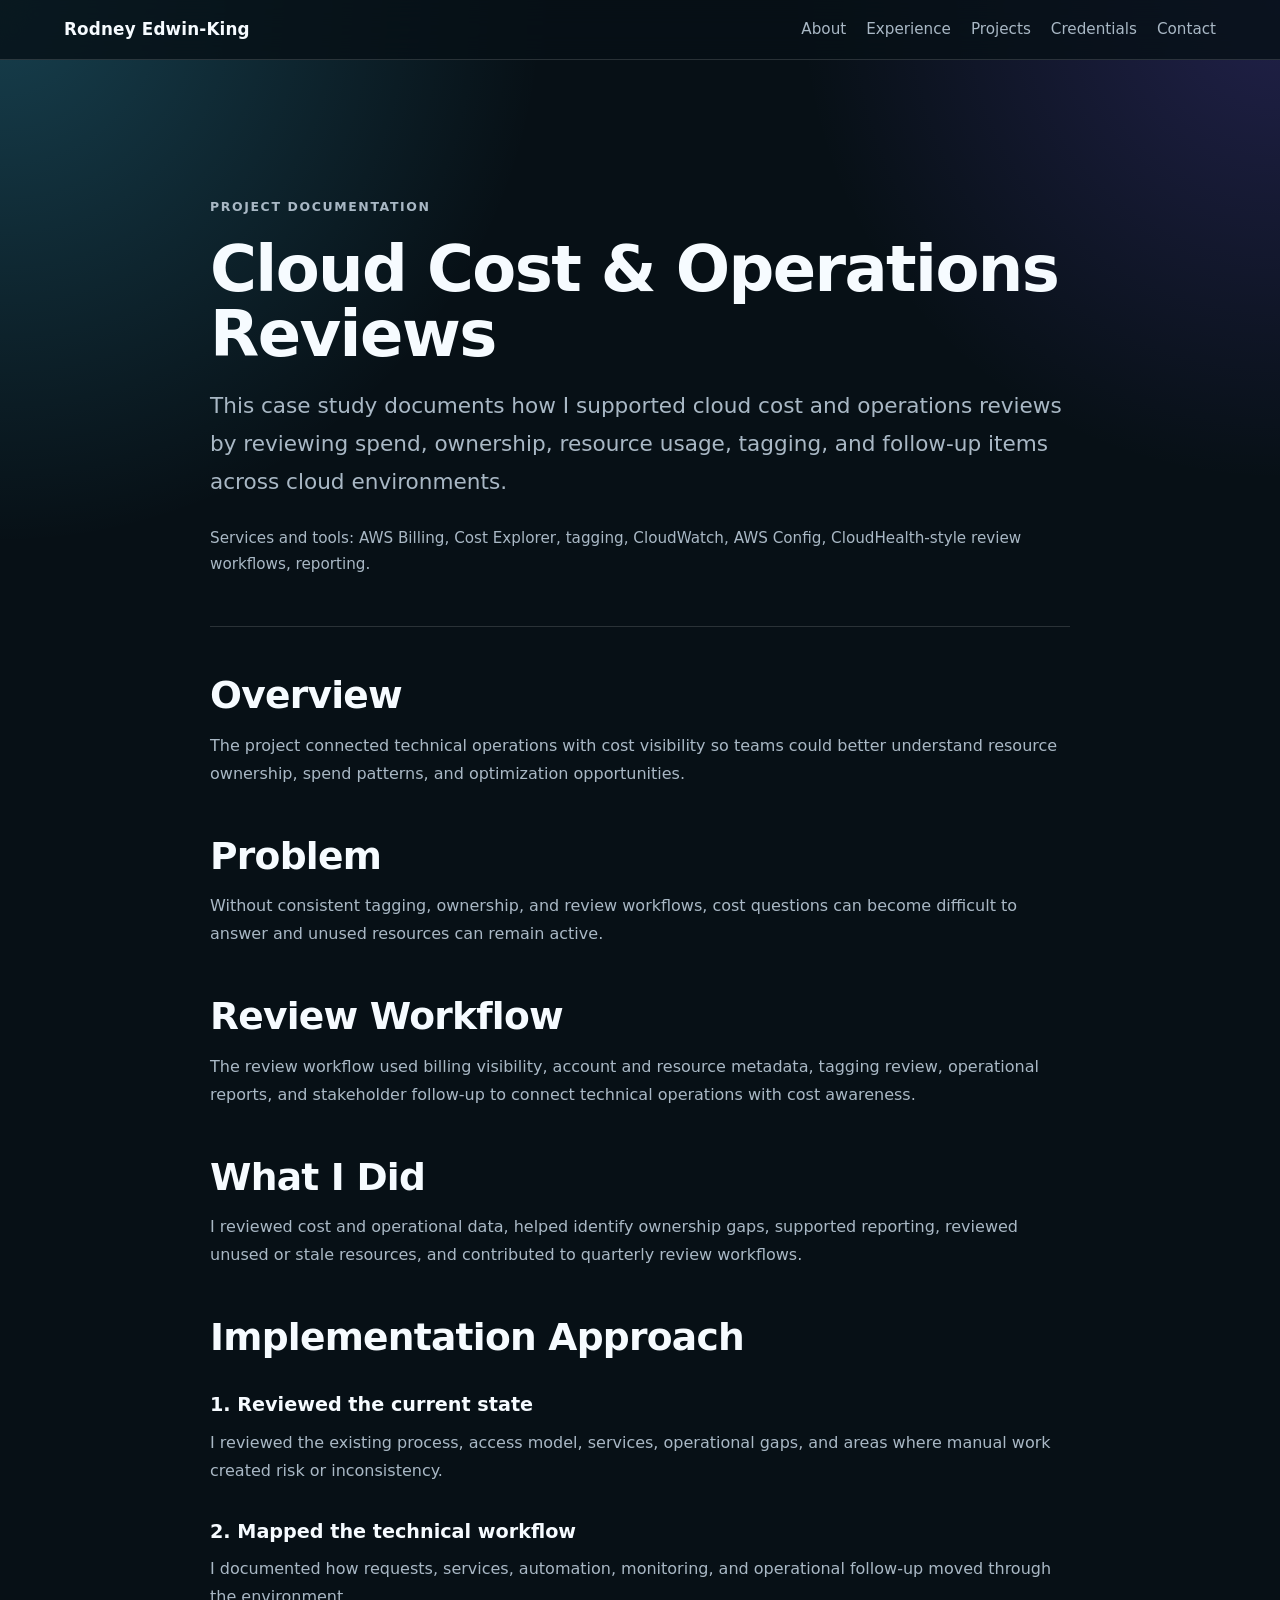
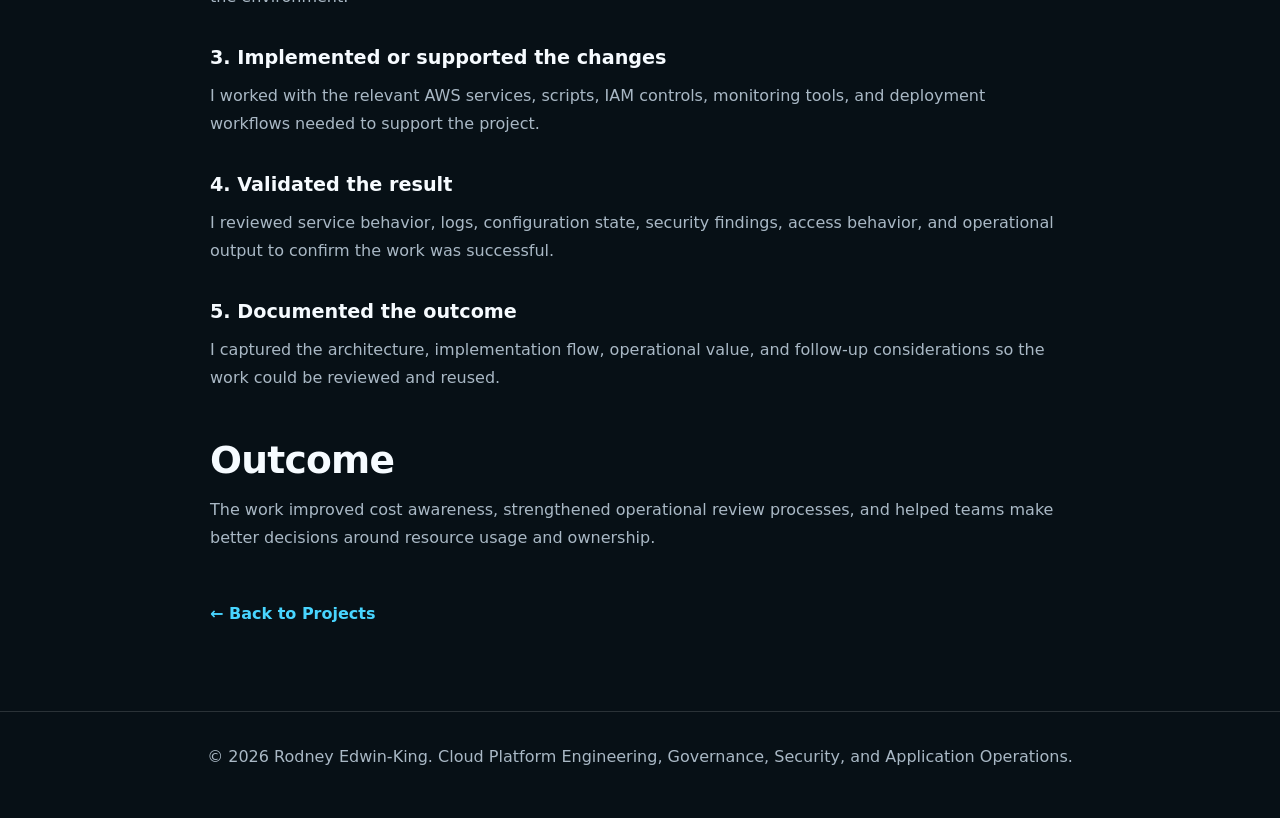
==== projects/cloud-cost-operations-reviews.html @ 5dc4c9c9 "Add project documentation pages" ====
﻿<!doctype html>
<html lang="en">
  <head>
    <meta charset="utf-8">
    <meta name="viewport" content="width=device-width, initial-scale=1">
    <title>Cloud Cost & Operations Reviews | Rodney Edwin-King</title>
    <meta name="description" content="Cloud Cost & Operations Reviews documentation-style portfolio case study.">
    <link rel="stylesheet" href="../styles.css">
  </head>

  <body>
    <header class="site-header">
      <a class="brand" href="../index.html">Rodney Edwin-King</a>
      <nav class="site-nav" aria-label="Main navigation">
        <a href="../index.html#about">About</a>
        <a href="../index.html#experience">Experience</a>
        <a href="../index.html#projects">Projects</a>
        <a href="../index.html#credentials">Credentials</a>
        <a href="../index.html#contact">Contact</a>
      </nav>
    </header>

    <main class="blog-page">
      <article class="blog-post">
        <p class="eyebrow">Project Documentation</p>
        <h1>Cloud Cost & Operations Reviews</h1>

        <p class="blog-lead">This case study documents how I supported cloud cost and operations reviews by reviewing spend, ownership, resource usage, tagging, and follow-up items across cloud environments.</p>
        <p class="blog-meta">Services and tools: AWS Billing, Cost Explorer, tagging, CloudWatch, AWS Config, CloudHealth-style review workflows, reporting.</p>

        <hr>

        <h2>Overview</h2>
        <p>The project connected technical operations with cost visibility so teams could better understand resource ownership, spend patterns, and optimization opportunities.</p>

        <h2>Problem</h2>
        <p>Without consistent tagging, ownership, and review workflows, cost questions can become difficult to answer and unused resources can remain active.</p>

        <h2>Review Workflow</h2>
        <p>The review workflow used billing visibility, account and resource metadata, tagging review, operational reports, and stakeholder follow-up to connect technical operations with cost awareness.</p>

        <h2>What I Did</h2>
        <p>I reviewed cost and operational data, helped identify ownership gaps, supported reporting, reviewed unused or stale resources, and contributed to quarterly review workflows.</p>

        <h2>Implementation Approach</h2>

        <h3>1. Reviewed the current state</h3>
        <p>I reviewed the existing process, access model, services, operational gaps, and areas where manual work created risk or inconsistency.</p>

        <h3>2. Mapped the technical workflow</h3>
        <p>I documented how requests, services, automation, monitoring, and operational follow-up moved through the environment.</p>

        <h3>3. Implemented or supported the changes</h3>
        <p>I worked with the relevant AWS services, scripts, IAM controls, monitoring tools, and deployment workflows needed to support the project.</p>

        <h3>4. Validated the result</h3>
        <p>I reviewed service behavior, logs, configuration state, security findings, access behavior, and operational output to confirm the work was successful.</p>

        <h3>5. Documented the outcome</h3>
        <p>I captured the architecture, implementation flow, operational value, and follow-up considerations so the work could be reviewed and reused.</p>

        <h2>Outcome</h2>
        <p>The work improved cost awareness, strengthened operational review processes, and helped teams make better decisions around resource usage and ownership.</p>

        <p class="blog-back-link">
          <a href="../index.html#projects">← Back to Projects</a>
        </p>
      </article>
    </main>

    <footer class="site-footer">
      <p>&copy; <span id="year"></span> Rodney Edwin-King. Cloud Platform Engineering, Governance, Security, and Application Operations.</p>
    </footer>

    <script src="../script.js"></script>
  </body>
</html>
---- styles.css ----
﻿:root {
  color-scheme: dark;
  --bg: #071016;
  --bg-soft: #0d1b24;
  --panel: rgba(255, 255, 255, 0.07);
  --panel-strong: rgba(255, 255, 255, 0.11);
  --text: #f6fbff;
  --muted: #a9b8c5;
  --line: rgba(255, 255, 255, 0.14);
  --accent: #48d5ff;
  --accent-2: #7c5cff;
  --accent-3: #34d399;
  --shadow: 0 24px 80px rgba(0, 0, 0, 0.35);
}

* {
  box-sizing: border-box;
}

html {
  scroll-behavior: smooth;
}

body {
  margin: 0;
  background:
    radial-gradient(circle at top left, rgba(72, 213, 255, 0.24), transparent 34rem),
    radial-gradient(circle at top right, rgba(124, 92, 255, 0.22), transparent 30rem),
    var(--bg);
  color: var(--text);
  font-family: Inter, ui-sans-serif, system-ui, -apple-system, BlinkMacSystemFont, "Segoe UI", sans-serif;
  line-height: 1.6;
}

a {
  color: inherit;
  text-decoration: none;
}

.site-header {
  position: sticky;
  top: 0;
  z-index: 10;
  display: flex;
  align-items: center;
  justify-content: space-between;
  gap: 1.5rem;
  padding: 1rem clamp(1.25rem, 5vw, 4rem);
  background: rgba(7, 16, 22, 0.82);
  border-bottom: 1px solid var(--line);
  backdrop-filter: blur(16px);
}

.brand {
  font-size: 1.05rem;
  font-weight: 800;
  letter-spacing: 0.01em;
}

.site-nav {
  display: flex;
  align-items: center;
  gap: 1.25rem;
  color: var(--muted);
  font-size: 0.95rem;
}

.site-nav a:hover {
  color: var(--text);
}

.menu-toggle {
  display: none;
  width: 2.5rem;
  height: 2.5rem;
  border: 1px solid var(--line);
  border-radius: 8px;
  background: transparent;
  color: var(--text);
}

.menu-toggle span {
  display: block;
  width: 1rem;
  height: 2px;
  margin: 4px auto;
  background: currentColor;
}

.section {
  width: min(1180px, calc(100% - 2rem));
  margin: 0 auto;
  padding: 5rem 0;
}

.hero {
  min-height: auto;
  display: grid;
  grid-template-columns: minmax(0, 1fr) 200px;
  align-items: center;
  gap: clamp(2rem, 4vw, 3rem);
  padding-top: 4rem;
  padding-bottom: 4rem;
}

.eyebrow {
  margin: 0 0 0.8rem;
  color: var(--accent);
  font-size: 0.78rem;
  font-weight: 800;
  letter-spacing: 0.13em;
  text-transform: uppercase;
}

h1,
h2,
h3,
p {
  margin-top: 0;
}

h1 {
  max-width: 820px;
  margin-bottom: 1.25rem;
  font-size: clamp(2.1rem, 3.35vw, 3rem);
  line-height: 1.05;
  letter-spacing: -0.025em;
}

h2 {
  max-width: 780px;
  font-size: clamp(1.8rem, 3vw, 2.8rem);
  line-height: 1.08;
  letter-spacing: -0.02em;
}

h3 {
  margin-bottom: 0.65rem;
  font-size: 1.2rem;
}

.hero-text {
  max-width: 760px;
  color: var(--muted);
  font-size: clamp(0.98rem, 1.35vw, 1.12rem);
}

.hero-actions {
  display: flex;
  flex-wrap: wrap;
  gap: 0.85rem;
  margin-top: 1.5rem;
}

.button {
  display: inline-flex;
  align-items: center;
  justify-content: center;
  min-height: 2.8rem;
  padding: 0.75rem 1.1rem;
  border: 1px solid var(--line);
  border-radius: 8px;
  background: var(--panel);
  color: var(--text);
  font-weight: 750;
}

.button:hover {
  transform: translateY(-1px);
  border-color: rgba(255, 255, 255, 0.32);
}

.button.primary {
  border-color: transparent;
  background: linear-gradient(135deg, var(--accent), var(--accent-2));
  color: #061018;
}

.button.ghost {
  background: transparent;
}

.hero-card {
  max-width: 200px;
  padding: 0.6rem;
  border: 1px solid var(--line);
  border-radius: 8px;
  background: linear-gradient(180deg, var(--panel-strong), var(--panel));
  box-shadow: var(--shadow);
  justify-self: end;
}

.profile-image {
  width: 100%;
  aspect-ratio: 1 / 1;
  object-fit: cover;
  object-position: center top;
  border-radius: 8px;
  border: 1px solid var(--line);
  display: block;
  margin-bottom: 0.85rem;
}

.hero-card h2 {
  font-size: 1.05rem;
  line-height: 1.1;
  letter-spacing: -0.015em;
}

.hero-card p {
  font-size: 0.82rem;
  line-height: 1.45;
}

.hero-card p,
.card p,
.evidence-card p,
.project p,
.resume-section p,
.contact-section p,
.muted {
  color: var(--muted);
}

.metrics-intro {
  width: min(1180px, calc(100% - 2rem));
  margin: 0 auto 1rem;
}

.metrics-band {
  width: min(1180px, calc(100% - 2rem));
  display: grid;
  grid-template-columns: repeat(3, minmax(0, 1fr));
  gap: 1rem;
  margin: 0 auto;
  padding-bottom: 4rem;
}

.metric {
  min-height: 7rem;
  padding: 1rem;
  border: 1px solid var(--line);
  border-radius: 8px;
  background: rgba(255, 255, 255, 0.05);
}

.metric strong,
.metric span {
  display: block;
}

.metric strong {
  margin-bottom: 0.4rem;
  color: var(--text);
  font-size: clamp(1.5rem, 3vw, 2rem);
  line-height: 1;
}

.metric span {
  color: var(--muted);
  font-size: 0.92rem;
  line-height: 1.35;
}

.section-heading {
  margin-bottom: 2rem;
}

.experience-section {
  position: relative;
  overflow: hidden;
}

.experience-section::before {
  content: "";
  position: absolute;
  top: 5rem;
  left: -9rem;
  width: 20rem;
  height: 20rem;
  pointer-events: none;
  background: radial-gradient(circle, rgba(72, 213, 255, 0.14), transparent 68%);
}

.experience-section .section-heading,
.experience-section .timeline {
  position: relative;
}

.experience-section .section-heading::after {
  content: "";
  display: block;
  width: min(100%, 48rem);
  height: 1px;
  margin-top: 1.8rem;
  background: linear-gradient(90deg, rgba(72, 213, 255, 0.58), rgba(124, 92, 255, 0.28), transparent);
}

.section-note {
  max-width: 720px;
  margin: -1rem 0 2rem;
  color: var(--muted);
  font-size: 1rem;
}

.split {
  display: grid;
  grid-template-columns: minmax(0, 0.95fr) minmax(0, 1.05fr);
  gap: 1.25rem;
  padding: 1.35rem;
  border: 1px solid var(--line);
  border-radius: 18px;
  background:
    linear-gradient(135deg, rgba(72, 213, 255, 0.08), rgba(124, 92, 255, 0.05)),
    rgba(255, 255, 255, 0.025);
  color: var(--muted);
  font-size: 1.03rem;
}

.split p {
  margin: 0;
}

.split .wide {
  grid-column: auto;
  max-width: none;
}

.split p:last-child {
  grid-column: 1 / -1;
  padding-top: 1rem;
  border-top: 1px solid var(--line);
}

.cards {
  display: grid;
  grid-template-columns: repeat(3, minmax(0, 1fr));
  gap: 1rem;
}

.card,
.project,
.cert-card,
.resume-section,
.contact-section {
  border: 1px solid var(--line);
  border-radius: 8px;
  background: var(--panel);
}

.card {
  padding: 1.2rem;
}

.evidence-grid {
  display: grid;
  grid-template-columns: repeat(3, minmax(0, 1fr));
  gap: 1rem;
}

.evidence-card {
  position: relative;
  display: flex;
  min-height: 18rem;
  flex-direction: column;
  gap: 1rem;
  overflow: hidden;
  padding: 1.2rem;
  border: 1px solid var(--line);
  border-radius: 18px;
  background:
    radial-gradient(circle at top left, rgba(72, 213, 255, 0.14), transparent 45%),
    linear-gradient(180deg, rgba(255, 255, 255, 0.07), rgba(255, 255, 255, 0.035));
  box-shadow: 0 18px 50px rgba(0, 0, 0, 0.16);
}

.evidence-card::before {
  content: "";
  position: absolute;
  inset: 0 0 auto;
  height: 3px;
  background: linear-gradient(90deg, var(--accent), var(--accent-2));
  opacity: 0.85;
}

.evidence-card h3 {
  max-width: 14rem;
  font-size: 1.05rem;
}

.evidence-card p {
  margin: 0;
  font-size: 0.96rem;
}

.evidence-card .tag-list {
  margin-top: auto;
}

.evidence-card:nth-child(1),
.evidence-card:nth-child(6) {
  grid-column: span 2;
}

.tag-list {
  display: flex;
  flex-wrap: wrap;
  gap: 0.45rem;
  margin-top: 1rem;
}

.tag-list span {
  padding: 0.35rem 0.55rem;
  border: 1px solid rgba(72, 213, 255, 0.24);
  border-radius: 999px;
  color: var(--accent);
  background: rgba(72, 213, 255, 0.08);
  font-size: 0.78rem;
  font-weight: 800;
}

.timeline {
  display: grid;
  grid-template-columns: repeat(3, minmax(0, 1fr));
  gap: 1rem;
  border-top: 0;
}

.cert-card {
  padding: 1.2rem;
}

.timeline-item {
  position: relative;
  display: flex;
  min-height: 14rem;
  flex-direction: column;
  gap: 1rem;
  overflow: hidden;
  padding: 1.35rem;
  border: 1px solid rgba(148, 163, 184, 0.22);
  border-radius: 18px;
  background:
    radial-gradient(circle at top right, rgba(124, 92, 255, 0.12), transparent 42%),
    linear-gradient(145deg, rgba(19, 31, 39, 0.96), rgba(9, 19, 26, 0.96));
  box-shadow: 0 18px 55px rgba(0, 0, 0, 0.18);
  transition: transform 180ms ease, border-color 180ms ease, box-shadow 180ms ease;
}

.timeline-item::before {
  content: "";
  position: absolute;
  inset: 0 0 auto;
  height: 3px;
  background: linear-gradient(90deg, var(--accent), var(--accent-2), transparent);
}

.timeline-item:first-child {
  border-color: rgba(72, 213, 255, 0.36);
  background:
    radial-gradient(circle at top right, rgba(72, 213, 255, 0.16), transparent 42%),
    linear-gradient(145deg, rgba(20, 40, 48, 0.98), rgba(11, 22, 30, 0.98));
}

.timeline-item:first-child::after {
  content: "Current";
  position: absolute;
  top: 1rem;
  right: 1rem;
  padding: 0.22rem 0.55rem;
  border: 1px solid rgba(72, 213, 255, 0.35);
  border-radius: 999px;
  color: var(--accent);
  background: rgba(72, 213, 255, 0.08);
  font-size: 0.68rem;
  font-weight: 800;
  letter-spacing: 0.12em;
  text-transform: uppercase;
}

.timeline-item:hover {
  transform: translateY(-3px);
  border-color: rgba(72, 213, 255, 0.42);
  box-shadow: 0 22px 70px rgba(0, 0, 0, 0.24);
}

.timeline-item h3 {
  max-width: 16rem;
  margin-bottom: 0;
  font-size: clamp(1.1rem, 1.8vw, 1.45rem);
  line-height: 1.25;
}

.timeline-item p,
.cert-card p,
.cert-card span {
  color: var(--muted);
}

.timeline-item p {
  margin-top: auto;
  margin-bottom: 0;
  padding-top: 1rem;
  border-top: 1px solid var(--line);
  line-height: 1.55;
}

.timeline-item p strong {
  display: block;
  margin-bottom: 0.28rem;
  color: var(--text);
  font-size: 1.02rem;
}

.project-list {
  display: grid;
  gap: 1rem;
}

.case-study-list {
  display: grid;
  grid-template-columns: repeat(3, minmax(0, 1fr));
  gap: 1rem;
}

.case-study {
  position: relative;
  min-height: 14rem;
  border: 1px solid rgba(154, 167, 184, 0.18);
  border-radius: 18px;
  background:
    radial-gradient(circle at top left, rgba(72, 213, 255, 0.16), transparent 42%),
    linear-gradient(145deg, rgba(255, 255, 255, 0.075), rgba(255, 255, 255, 0.025));
  box-shadow: 0 22px 60px rgba(0, 0, 0, 0.18);
  overflow: hidden;
  transition: transform 0.2s ease, border-color 0.2s ease, box-shadow 0.2s ease;
}

.case-study::before {
  content: "";
  position: absolute;
  inset: 0 0 auto;
  height: 3px;
  background: linear-gradient(90deg, var(--accent), var(--accent-2));
  opacity: 0.9;
}

.case-study::after {
  content: "";
  position: absolute;
  right: -4rem;
  top: -4rem;
  width: 10rem;
  height: 10rem;
  border-radius: 50%;
  background: rgba(126, 91, 255, 0.16);
  filter: blur(34px);
  pointer-events: none;
}

.case-study:hover {
  transform: translateY(-3px);
  border-color: rgba(72, 213, 255, 0.36);
  box-shadow: 0 28px 75px rgba(0, 0, 0, 0.26);
}

.case-study[open] {
  grid-column: span 2;
  min-height: auto;
  background:
    radial-gradient(circle at top left, rgba(72, 213, 255, 0.2), transparent 34%),
    radial-gradient(circle at bottom right, rgba(126, 91, 255, 0.15), transparent 36%),
    linear-gradient(145deg, rgba(255, 255, 255, 0.08), rgba(255, 255, 255, 0.028));
}

.case-study summary {
  position: relative;
  z-index: 1;
  display: grid;
  grid-template-columns: minmax(0, 1fr) auto;
  gap: 0.7rem 1rem;
  align-content: start;
  align-items: start;
  min-height: 9rem;
  padding: 1.35rem;
  cursor: pointer;
}

.case-study summary::-webkit-details-marker {
  display: none;
}

.case-study summary::after {
  content: "View project +";
  justify-self: end;
  align-self: start;
  padding: 0.55rem 0.75rem;
  border: 1px solid rgba(72, 213, 255, 0.28);
  border-radius: 999px;
  color: var(--accent);
  background: rgba(72, 213, 255, 0.08);
  font-size: 0.72rem;
  font-weight: 850;
  letter-spacing: 0.06em;
  text-transform: uppercase;
  white-space: nowrap;
}

.case-study[open] summary {
  min-height: auto;
  padding-bottom: 0.8rem;
}

.case-study[open] summary::after {
  content: "Close project -";
}

.case-study summary strong {
  max-width: 28rem;
  font-size: clamp(1.2rem, 2vw, 1.55rem);
  line-height: 1.12;
}

.case-study summary em {
  grid-column: 1 / -1;
  max-width: 48rem;
  color: var(--muted);
  font-size: 0.95rem;
  font-style: normal;
  line-height: 1.55;
}

.case-study-body {
  position: relative;
  z-index: 1;
  display: grid;
  gap: 1rem;
  padding: 0 1.35rem 1.35rem;
}

.case-study-body p {
  margin: 0;
  padding: 1rem;
  border: 1px solid rgba(255, 255, 255, 0.06);
  border-radius: 14px;
  color: var(--muted);
  background: rgba(3, 10, 16, 0.36);
}

.case-study-body ul {
  display: grid;
  grid-template-columns: repeat(3, minmax(0, 1fr));
  gap: 0.8rem;
  margin: 0;
  padding: 0;
  list-style: none;
}

.case-study-body li {
  position: relative;
  margin: 0;
  padding: 0.95rem;
  border: 1px solid rgba(72, 213, 255, 0.14);
  border-radius: 14px;
  color: var(--muted);
  background: rgba(72, 213, 255, 0.055);
}

.case-study-body li::before {
  content: "";
  display: block;
  width: 2rem;
  height: 3px;
  margin-bottom: 0.75rem;
  border-radius: 999px;
  background: linear-gradient(90deg, var(--accent), var(--accent-2));
}

.case-study-body strong {
  color: var(--text);
}

.project {
  display: grid;
  grid-template-columns: minmax(0, 1fr) auto;
  align-items: center;
  gap: 1.5rem;
  padding: 1.2rem;
}

.project span {
  max-width: 260px;
  color: var(--accent-3);
  font-size: 0.85rem;
  font-weight: 800;
  text-align: right;
}

.cert-grid {
  display: grid;
  grid-template-columns: repeat(3, minmax(0, 1fr));
  gap: 1rem;
}

.cert-card span {
  display: block;
  font-size: 0.9rem;
}

.text-link {
  display: inline-block;
  margin-top: 1rem;
  color: var(--accent);
  font-weight: 800;
}

.text-link:hover {
  color: var(--text);
}

.resume-section,
.contact-section {
  display: flex;
  align-items: center;
  justify-content: space-between;
  gap: 1.5rem;
  padding: 2rem;
}

.contact-links {
  display: flex;
  flex-wrap: wrap;
  gap: 0.8rem;
}

.contact-links a {
  padding: 0.7rem 1rem;
  border: 1px solid var(--line);
  border-radius: 8px;
  color: var(--accent);
}

.site-footer {
  padding: 2rem clamp(1.25rem, 5vw, 4rem);
  border-top: 1px solid var(--line);
  color: var(--muted);
  text-align: center;
}

@media (max-width: 900px) {
  .menu-toggle {
    display: block;
  }

  .evidence-grid {
    grid-template-columns: repeat(3, minmax(0, 1fr));
  }

  .evidence-card:nth-child(1),
  .evidence-card:nth-child(6) {
    grid-column: auto;
  }

  .site-nav {
    position: absolute;
    top: 100%;
    right: 1rem;
    left: 1rem;
    display: none;
    flex-direction: column;
    align-items: flex-start;
    padding: 1rem;
    border: 1px solid var(--line);
    border-radius: 8px;
    background: rgba(7, 16, 22, 0.98);
  }

  .site-nav.open {
    display: flex;
  }

.hero,
  .split,
  .timeline,
  .cert-grid,
  .metrics-band,
  .resume-section,
  .contact-section,
  .project {
    grid-template-columns: repeat(3, minmax(0, 1fr));
  }

  .hero-card {
    justify-self: start;
    max-width: 360px;
  }

  .resume-section,
  .contact-section {
    align-items: flex-start;
    flex-direction: column;
  }

  .cards {
    grid-template-columns: repeat(3, minmax(0, 1fr));
  }

  .timeline-item,
  .evidence-card {
    grid-template-columns: 1fr;
    gap: 0.6rem;
  }

  .project span {
    max-width: none;
    text-align: left;
  }

  .case-study-list,
  .case-study-body ul {
    grid-template-columns: 1fr;
  }

  .case-study[open] {
    grid-column: auto;
  }
}

@media (max-width: 560px) {
  .section {
    padding: 3.5rem 0;
  }

  .cards {
    grid-template-columns: 1fr;
  }

  .case-study {
    min-height: auto;
    border-radius: 14px;
  }

  .case-study summary {
    grid-template-columns: 1fr;
    min-height: auto;
  }

  .case-study summary::after {
    justify-self: start;
  }

  .evidence-grid {
    grid-template-columns: 1fr;
  }

  .timeline-item,
  .evidence-card {
    grid-template-columns: 1fr;
  }
}

/* Enhanced Current Operating Scope section */
.metrics-intro {
  width: min(1180px, calc(100% - 2rem));
  margin: 0 auto 1.25rem;
}

.metrics-intro h2 {
  max-width: 760px;
  margin: 0;
  font-size: clamp(1.45rem, 2.4vw, 2.2rem);
  line-height: 1.12;
}

.metrics-band {
  width: min(1180px, calc(100% - 2rem));
  display: grid;
  grid-template-columns: repeat(3, minmax(0, 1fr));
  gap: 1rem;
  margin: 0 auto;
  padding-bottom: 4rem;
}

.metric {
  position: relative;
  min-height: 12rem;
  overflow: hidden;
  padding: 1.35rem;
  border: 1px solid rgba(72, 213, 255, 0.22);
  border-radius: 18px;
  background:
    radial-gradient(circle at top right, rgba(72, 213, 255, 0.16), transparent 38%),
    linear-gradient(145deg, rgba(255, 255, 255, 0.085), rgba(255, 255, 255, 0.035));
  box-shadow: 0 18px 55px rgba(0, 0, 0, 0.18);
}

.metric::before {
  content: "";
  position: absolute;
  inset: 0 0 auto;
  height: 3px;
  background: linear-gradient(90deg, var(--accent), var(--accent-2));
}

.metric::after {
  position: absolute;
  right: 1rem;
  top: 1rem;
  color: rgba(72, 213, 255, 0.35);
  font-size: 1.7rem;
  font-weight: 900;
}

.metric:nth-child(1)::after {
  content: "☁";
}

.metric:nth-child(2)::after {
  content: "</>";
}

.metric:nth-child(3)::after {
  content: "◎";
}

.metric strong {
  display: block;
  margin-bottom: 0.55rem;
  color: var(--text);
  font-size: clamp(2.2rem, 4vw, 3.2rem);
  line-height: 1;
  letter-spacing: -0.04em;
}

.metric span {
  display: block;
  max-width: 13rem;
  color: var(--text);
  font-size: 1rem;
  font-weight: 850;
  line-height: 1.25;
}

.metric p {
  margin: 0.85rem 0 0;
  color: var(--muted);
  font-size: 0.9rem;
  line-height: 1.45;
}

@media (max-width: 900px) {
  .metrics-band {
    grid-template-columns: 1fr;
  }
}

/* Website hero banner background */
.hero {
  position: relative;
  min-height: 34rem;
  overflow: hidden;
  border: 1px solid var(--line);
  border-radius: 22px;
  background:
    linear-gradient(90deg, rgba(7, 16, 22, 0.98) 0%, rgba(7, 16, 22, 0.92) 42%, rgba(7, 16, 22, 0.35) 100%),
    url("assets/images/ChatGPT Image Jun 24, 2026, 09_41_01 AM.png");
  background-size: cover;
  background-position: center right;
  box-shadow: var(--shadow);
}

.hero-copy,
.hero-card {
  position: relative;
  z-index: 1;
}

/* Hero banner polish */
.hero {
  grid-template-columns: minmax(0, 1fr);
  min-height: 34rem;
  padding: clamp(4rem, 8vw, 6rem) clamp(1.25rem, 4vw, 3rem);
  background:
    linear-gradient(90deg, rgba(7, 16, 22, 0.98) 0%, rgba(7, 16, 22, 0.92) 48%, rgba(7, 16, 22, 0.42) 100%),
    url("assets/images/ChatGPT Image Jun 24, 2026, 09_41_01 AM.png") center right / cover no-repeat;
}

.hero-copy {
  max-width: 820px;
}

.hero-card {
  display: none;
}

/* Right-side hero profile image */
.hero {
  position: relative;
}

.hero-copy {
  max-width: 820px;
}

.hero-profile-badge {
  position: absolute;
  right: clamp(2rem, 5vw, 4.5rem);
  bottom: clamp(3rem, 7vw, 5rem);
  z-index: 2;
  display: inline-flex;
  align-items: center;
  justify-content: center;
  padding: 0.45rem;
  border: 1px solid rgba(72, 213, 255, 0.42);
  border-radius: 999px;
  background: rgba(7, 16, 22, 0.72);
  backdrop-filter: blur(10px);
  box-shadow: 0 20px 55px rgba(0, 0, 0, 0.35);
}

.hero-profile-badge img {
  display: block;
  width: clamp(7.5rem, 10vw, 9rem);
  height: clamp(7.5rem, 10vw, 9rem);
  object-fit: cover;
  object-position: center top;
  border-radius: 999px;
  border: 1px solid rgba(255, 255, 255, 0.3);
}

@media (max-width: 900px) {
  .hero-profile-badge {
    position: static;
    transform: none;
    margin-top: 1.5rem;
  }

  .hero-profile-badge img {
    width: 5.5rem;
    height: 5.5rem;
  }
}

/* Final hero image placement */
.hero {
  background:
    linear-gradient(90deg, rgba(7, 16, 22, 0.98) 0%, rgba(7, 16, 22, 0.9) 42%, rgba(7, 16, 22, 0.38) 100%),
    url("assets/images/ChatGPT Image Jun 24, 2026, 09_41_01 AM.png") 68% center / cover no-repeat;
}

.hero-profile-badge {
  position: absolute;
  right: clamp(3rem, 6vw, 6rem);
  top: clamp(6rem, 13vw, 9rem);
  bottom: auto;
  z-index: 3;
  padding: 0.5rem;
  border: 1px solid rgba(72, 213, 255, 0.48);
  border-radius: 999px;
  background: rgba(7, 16, 22, 0.78);
  backdrop-filter: blur(10px);
  box-shadow: 0 24px 70px rgba(0, 0, 0, 0.42);
}

.hero-profile-badge img {
  width: clamp(9rem, 12vw, 11rem);
  height: clamp(9rem, 12vw, 11rem);
  object-fit: cover;
  object-position: center top;
  border-radius: 999px;
  border: 1px solid rgba(255, 255, 255, 0.32);
}

@media (max-width: 900px) {
  .hero-profile-badge {
    position: static;
    margin-top: 1.5rem;
  }

  .hero-profile-badge img {
    width: 6rem;
    height: 6rem;
  }
}

/* Final hero background and profile placement */
.hero {
  background-image:
    linear-gradient(90deg, rgba(7, 16, 22, 0.98) 0%, rgba(7, 16, 22, 0.94) 42%, rgba(7, 16, 22, 0.58) 68%, rgba(7, 16, 22, 0.34) 100%),
    url("assets/images/ChatGPT Image Jun 24, 2026, 09_41_01 AM.png");
  background-size: cover, auto 92%;
  background-position: center, 72% center;
  background-repeat: no-repeat, no-repeat;
}

.hero-profile-badge {
  right: clamp(2.5rem, 4vw, 4.5rem);
  top: clamp(4rem, 7vw, 5.5rem);
  bottom: auto;
}

.hero-profile-badge img {
  width: clamp(10.5rem, 13vw, 12.25rem);
  height: clamp(10.5rem, 13vw, 12.25rem);
}

/* Metrics spacing refinement */
.metrics-intro {
  margin: 3.5rem auto 1.5rem;
}

.metrics-intro h2 {
  max-width: 920px;
  font-size: clamp(1.7rem, 2.7vw, 2.45rem);
  line-height: 1.15;
}

.metrics-band {
  margin-top: 0.5rem;
}

/* About section refinement */
#about .section-heading h2 {
  max-width: 980px;
  font-size: clamp(2rem, 3.6vw, 3.4rem);
}

#about .split {
  grid-template-columns: repeat(2, minmax(0, 1fr));
  gap: 2rem;
  padding: 2rem;
}

#about .split p {
  margin: 0;
}

#about .split p:last-child {
  grid-column: auto;
  padding-top: 0;
  border-top: 0;
}

@media (max-width: 900px) {
  #about .split {
    grid-template-columns: 1fr;
  }
}

/* Education section */
.education-card {
  display: flex;
  align-items: center;
  justify-content: space-between;
  gap: 1.5rem;
  padding: 1.5rem;
  border: 1px solid var(--line);
  border-radius: 18px;
  background:
    radial-gradient(circle at top left, rgba(72, 213, 255, 0.12), transparent 42%),
    linear-gradient(145deg, rgba(255, 255, 255, 0.075), rgba(255, 255, 255, 0.025));
  box-shadow: 0 18px 55px rgba(0, 0, 0, 0.18);
}

.education-card h3 {
  margin-bottom: 0.35rem;
}

.education-card p {
  margin-bottom: 0.35rem;
  color: var(--muted);
}

.education-card span {
  color: var(--accent);
  font-weight: 850;
  white-space: nowrap;
}

@media (max-width: 700px) {
  .education-card {
    align-items: flex-start;
    flex-direction: column;
  }
}

/* Credentials section */
.credentials-grid {
  display: grid;
  grid-template-columns: repeat(3, minmax(0, 1fr));
  gap: 1rem;
}

.credential-card {
  position: relative;
  min-height: 15rem;
  padding: 1.35rem;
  border: 1px solid rgba(72, 213, 255, 0.2);
  border-radius: 18px;
  background:
    radial-gradient(circle at top right, rgba(72, 213, 255, 0.14), transparent 42%),
    linear-gradient(145deg, rgba(255, 255, 255, 0.075), rgba(255, 255, 255, 0.025));
  box-shadow: 0 18px 55px rgba(0, 0, 0, 0.18);
}

.credential-card::before {
  content: "";
  position: absolute;
  inset: 0 0 auto;
  height: 3px;
  border-radius: 18px 18px 0 0;
  background: linear-gradient(90deg, var(--accent), var(--accent-2));
}

.credential-label {
  margin-bottom: 0.8rem;
  color: var(--accent);
  font-size: 0.75rem;
  font-weight: 850;
  letter-spacing: 0.12em;
  text-transform: uppercase;
}

.credential-card h3 {
  margin-bottom: 0.75rem;
}

.credential-card p,
.credential-card span {
  color: var(--muted);
}

.credential-card span {
  display: block;
  margin-top: 0.65rem;
  font-weight: 800;
}

.education-credential span {
  color: var(--accent);
}

@media (max-width: 900px) {
  .credentials-grid {
    grid-template-columns: 1fr;
  }
}

/* Experience card text/badge fix */
.timeline-item:first-child h3 {
  padding-right: 7rem;
}

.timeline-item p {
  word-break: normal;
}

/* Final card hierarchy polish */

/* About: cleaner two-column summary */
#about .section-heading h2 {
  max-width: 980px;
  font-size: clamp(2rem, 3.4vw, 3.15rem);
}

#about .split {
  grid-template-columns: repeat(2, minmax(0, 1fr));
  gap: 2rem;
  padding: 2rem;
}

#about .split p {
  margin: 0;
}

#about .split p:last-child {
  grid-column: auto;
  padding-top: 0;
  border-top: 0;
}

/* Experience: fix badge overlap and spacing */
.timeline-item:first-child h3 {
  padding-right: 7rem;
}

.timeline-item {
  min-height: 13.5rem;
}

/* Projects: keep as primary large cards */
.case-study {
  min-height: 13rem;
}

.case-study summary {
  min-height: 8rem;
}

.case-study summary::after {
  content: "View project +";
}

.case-study[open] summary::after {
  content: "Close project -";
}

/* Credentials: compact supporting cards */
.credentials-section .section-heading h2 {
  max-width: 780px;
}

.credentials-grid {
  align-items: stretch;
}

.credential-card {
  min-height: 13.5rem;
  padding: 1.25rem;
}

.credential-card h3 {
  font-size: clamp(1.05rem, 1.65vw, 1.35rem);
  line-height: 1.25;
}

.credential-card p {
  line-height: 1.45;
}

.credential-card .text-link {
  margin-top: 0.75rem;
}

/* Mobile refinements */
@media (max-width: 900px) {
  #about .split {
    grid-template-columns: 1fr;
  }

  .timeline-item:first-child h3 {
    padding-right: 0;
  }
}

/* Project detail pages */
.project-hero {
  min-height: auto;
  display: block;
  padding-top: 5rem;
  padding-bottom: 4rem;
}

.project-hero h1 {
  max-width: 960px;
}

.project-hero p {
  max-width: 860px;
  color: var(--muted);
  font-size: 1.1rem;
  line-height: 1.65;
}

.project-section {
  padding-top: 3rem;
  padding-bottom: 3rem;
}

.project-card {
  padding: 1.5rem;
  border: 1px solid rgba(72, 213, 255, 0.2);
  border-radius: 18px;
  background:
    radial-gradient(circle at top right, rgba(72, 213, 255, 0.12), transparent 42%),
    linear-gradient(145deg, rgba(255, 255, 255, 0.075), rgba(255, 255, 255, 0.025));
}

.project-card p,
.project-card li {
  color: var(--muted);
  line-height: 1.65;
}

.project-grid-two {
  display: grid;
  grid-template-columns: repeat(2, minmax(0, 1fr));
  gap: 1rem;
}

.architecture-diagram {
  padding: 1.5rem;
  border: 1px solid rgba(72, 213, 255, 0.22);
  border-radius: 22px;
  background: rgba(7, 16, 22, 0.72);
}

.arch-row {
  display: grid;
  grid-template-columns: repeat(4, minmax(0, 1fr));
  gap: 1rem;
  margin-top: 1rem;
}

.arch-box {
  padding: 1rem;
  border: 1px solid rgba(72, 213, 255, 0.28);
  border-radius: 14px;
  background: rgba(255, 255, 255, 0.045);
  color: var(--text);
  font-weight: 800;
  text-align: center;
}

.arch-box span {
  display: block;
  margin-top: 0.35rem;
  color: var(--muted);
  font-size: 0.82rem;
  font-weight: 500;
}

.arch-root {
  width: fit-content;
  margin: 0 auto 1rem;
  padding-inline: 2rem;
  color: var(--accent);
}

.arch-controls .arch-box {
  border-color: rgba(255, 165, 0, 0.28);
}

.project-steps {
  display: grid;
  gap: 0.85rem;
  padding-left: 1.2rem;
}

.project-steps li {
  padding: 1rem;
  border: 1px solid var(--line);
  border-radius: 14px;
  background: rgba(255, 255, 255, 0.045);
  color: var(--muted);
  line-height: 1.55;
}

.project-steps strong {
  color: var(--text);
}

@media (max-width: 900px) {
  .project-grid-two,
  .arch-row {
    grid-template-columns: 1fr;
  }
}

/* Documentation-style project pages */
.project-doc-hero {
  display: block;
  min-height: auto;
  padding-top: 5rem;
  padding-bottom: 3rem;
  border-bottom: 1px solid var(--line);
}

.project-doc-hero p {
  max-width: 900px;
  color: var(--muted);
  font-size: 1.08rem;
  line-height: 1.65;
}

.project-doc-layout {
  display: grid;
  grid-template-columns: 220px minmax(0, 1fr);
  gap: 3rem;
  align-items: start;
}

.project-doc-nav {
  position: sticky;
  top: 6rem;
  display: grid;
  gap: 0.65rem;
  padding-top: 0.5rem;
}

.project-doc-nav a {
  color: var(--muted);
  font-size: 0.9rem;
}

.project-doc-nav a:hover {
  color: var(--accent);
}

.project-doc-content {
  max-width: 900px;
}

.doc-block {
  padding: 0 0 2.5rem;
  margin-bottom: 2.5rem;
  border-bottom: 1px solid var(--line);
}

.doc-block h2 {
  max-width: 900px;
  margin-bottom: 1rem;
  font-size: clamp(1.45rem, 2.3vw, 2.1rem);
}

.doc-block h3 {
  margin-bottom: 0.35rem;
}

.doc-block p,
.doc-block li {
  color: var(--muted);
  line-height: 1.7;
}

.doc-block ul,
.doc-block ol {
  padding-left: 1.25rem;
}

.doc-grid {
  display: grid;
  grid-template-columns: repeat(2, minmax(0, 1fr));
  gap: 1.5rem 2rem;
}

.doc-grid div {
  padding: 0;
  border: 0;
  background: transparent;
}

.doc-architecture {
  padding: 1.25rem 0;
  border: 0;
  background: transparent;
}

.doc-arch-root {
  margin-bottom: 1rem;
  color: var(--accent);
  font-weight: 850;
}

.doc-arch-row {
  display: grid;
  grid-template-columns: repeat(4, minmax(0, 1fr));
  gap: 0.75rem;
  margin-bottom: 0.75rem;
}

.doc-arch-row div {
  padding: 0.85rem;
  border: 1px solid var(--line);
  border-radius: 10px;
  background: rgba(255, 255, 255, 0.035);
  color: var(--muted);
  font-size: 0.9rem;
  text-align: center;
}

.project-doc-actions {
  padding-top: 1rem;
}

@media (max-width: 900px) {
  .project-doc-layout {
    grid-template-columns: 1fr;
  }

  .project-doc-nav {
    position: static;
  }

  .doc-grid,
  .doc-arch-row {
    grid-template-columns: 1fr;
  }
}

/* Project documentation link */
.project-doc-link {
  display: inline-flex;
  margin-top: 1rem;
}

/* Blog-style project documentation pages */
.blog-page {
  padding-top: 4.5rem;
}

.blog-post {
  width: min(860px, calc(100% - 2rem));
  margin: 0 auto;
  padding: 4rem 0;
}

.blog-post h1 {
  max-width: 860px;
  margin-bottom: 1.25rem;
  font-size: clamp(2.6rem, 5vw, 4.8rem);
  line-height: 1.02;
}

.blog-lead {
  color: var(--text);
  font-size: clamp(1.15rem, 2vw, 1.35rem);
  line-height: 1.75;
}

.blog-meta {
  margin-top: 1.5rem;
  color: var(--muted);
  font-size: 0.95rem;
  line-height: 1.6;
}

.blog-post hr {
  margin: 3rem 0;
  border: 0;
  border-top: 1px solid var(--line);
}

.blog-post h2 {
  margin-top: 3rem;
  margin-bottom: 1rem;
  font-size: clamp(1.7rem, 3vw, 2.35rem);
}

.blog-post h3 {
  margin-top: 2rem;
  margin-bottom: 0.5rem;
  font-size: 1.2rem;
}

.blog-post p {
  margin-bottom: 1.2rem;
  color: var(--muted);
  line-height: 1.75;
}

.blog-diagram {
  margin: 2rem 0;
}

.blog-diagram pre {
  overflow-x: auto;
  padding: 1.25rem 0;
  color: var(--text);
  font-size: 0.95rem;
  line-height: 1.55;
  background: transparent;
  border: 0;
}

.blog-diagram figcaption {
  color: var(--muted);
  font-size: 0.9rem;
}

.blog-back-link {
  margin-top: 3rem;
}

.blog-back-link a {
  color: var(--accent);
  font-weight: 800;
}

@media (max-width: 700px) {
  .blog-post {
    padding-top: 3rem;
  }

  .blog-diagram pre {
    font-size: 0.82rem;
  }
}

/* Blog architecture diagram image */
.architecture-image {
  margin: 2.25rem 0;
}

.architecture-image img {
  display: block;
  width: 100%;
  height: auto;
  border: 1px solid rgba(72, 213, 255, 0.22);
  border-radius: 18px;
}

.architecture-image figcaption {
  margin-top: 0.85rem;
  color: var(--muted);
  font-size: 0.92rem;
  line-height: 1.55;
}

/* Blog post list spacing */
.blog-post ul,
.blog-post ol {
  margin: 1rem 0 1.5rem;
  padding-left: 1.25rem;
}

.blog-post li {
  color: var(--muted);
  line-height: 1.7;
  margin-bottom: 0.65rem;
}

/* Project documentation link */
.project-doc-link {
  display: inline-flex;
  margin-top: 1rem;
}

/* Make project cards behave like links */
.case-study {
  cursor: pointer;
}

.case-study:hover {
  border-color: rgba(72, 213, 255, 0.45);
}
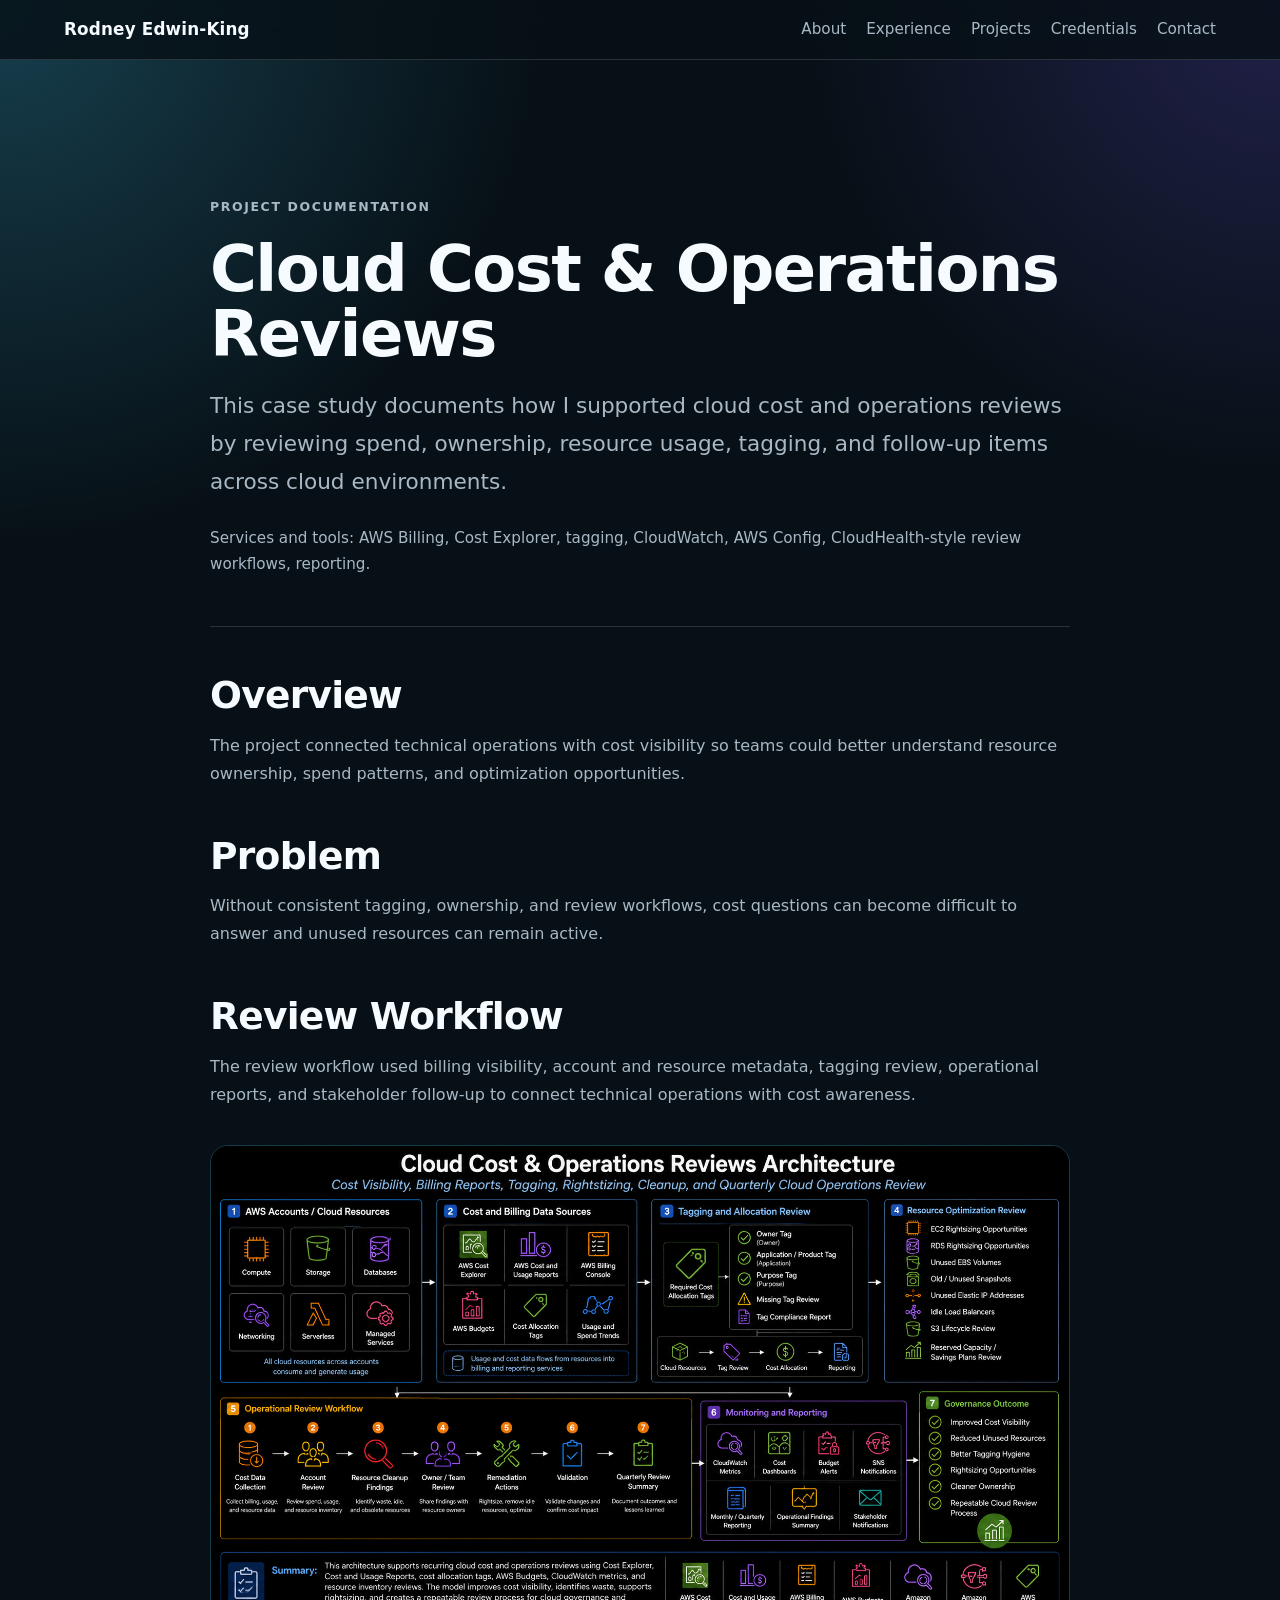
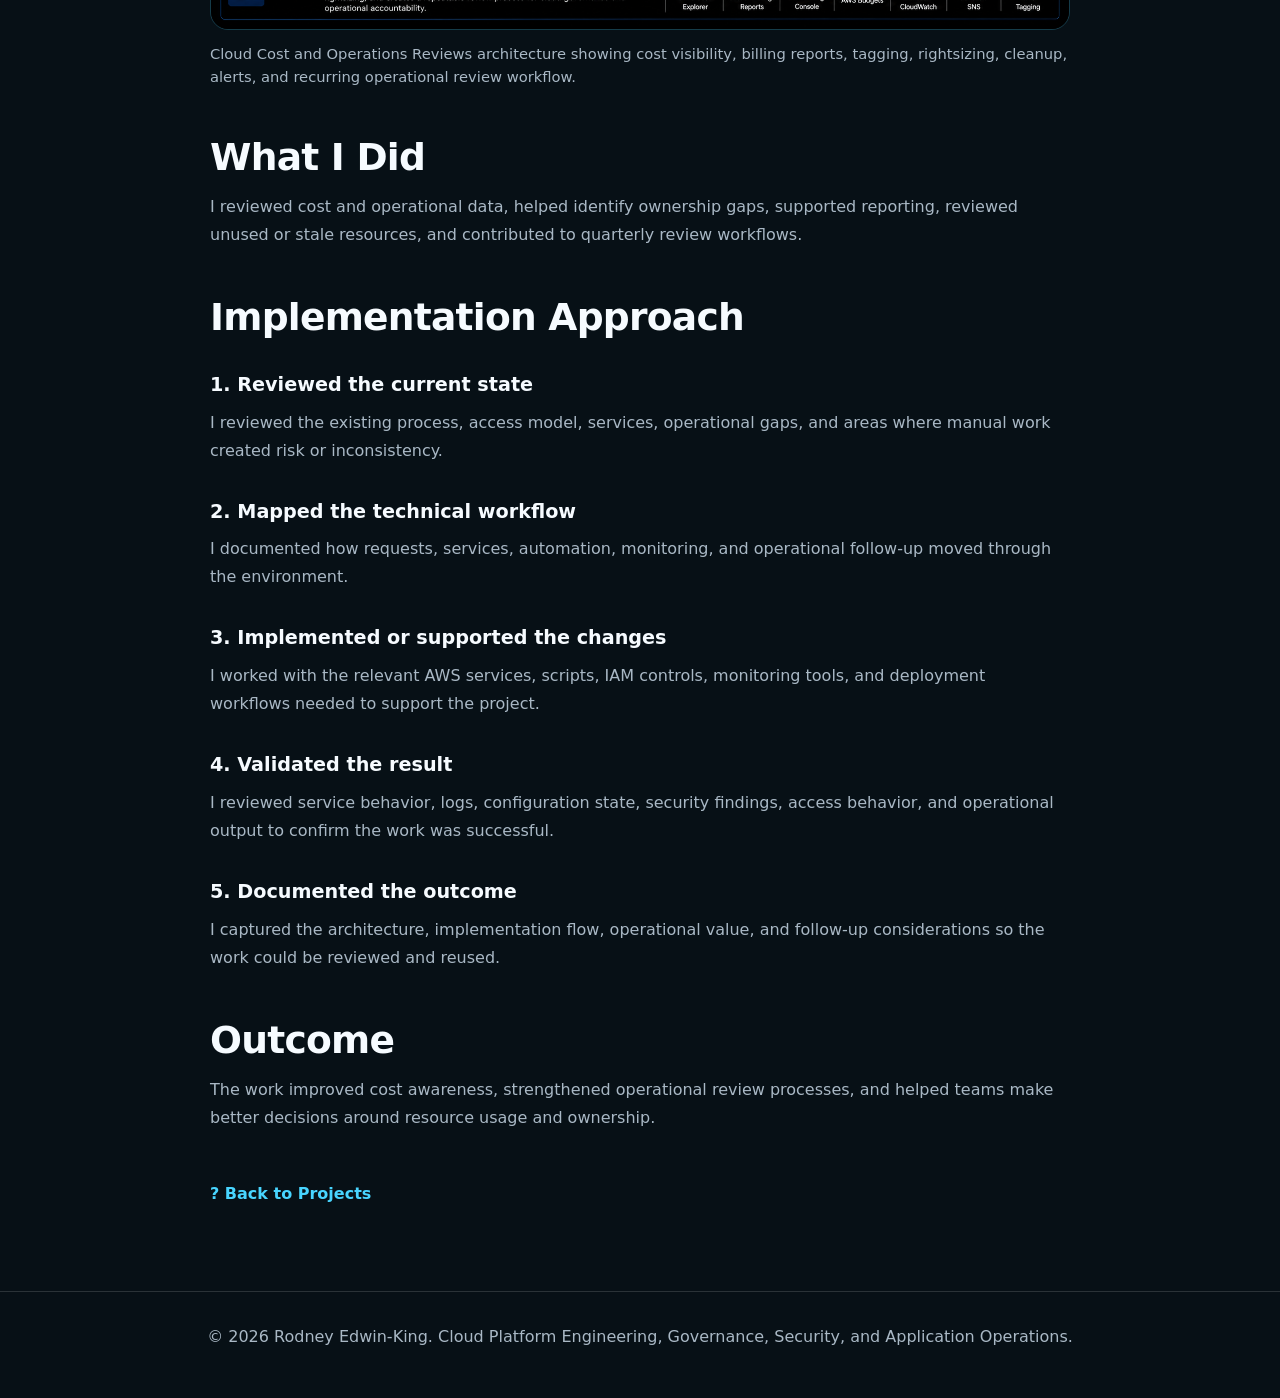
==== commit 5b820999: "Add portfolio architecture diagram images" ====
--- a/projects/cloud-cost-operations-reviews.html
+++ b/projects/cloud-cost-operations-reviews.html
@@ -1,4 +1,4 @@
-﻿<!doctype html>
+<!doctype html>
 <html lang="en">
   <head>
     <meta charset="utf-8">
@@ -38,6 +38,17 @@
 
         <h2>Review Workflow</h2>
         <p>The review workflow used billing visibility, account and resource metadata, tagging review, operational reports, and stakeholder follow-up to connect technical operations with cost awareness.</p>
+        <figure class="blog-diagram architecture-image">
+          <a href="../assets/images/cloud-cost-operations-reviews.png" target="_blank" rel="noopener">
+            <img 
+              src="../assets/images/cloud-cost-operations-reviews.png" 
+              alt="Cloud Cost and Operations Reviews architecture diagram" 
+              class="project-diagram" 
+              style="display:block; width:100%; max-width:100%; height:auto; cursor: zoom-in;"
+            >
+          </a>
+          <figcaption>Cloud Cost and Operations Reviews architecture showing cost visibility, billing reports, tagging, rightsizing, cleanup, alerts, and recurring operational review workflow.</figcaption>
+        </figure>
 
         <h2>What I Did</h2>
         <p>I reviewed cost and operational data, helped identify ownership gaps, supported reporting, reviewed unused or stale resources, and contributed to quarterly review workflows.</p>
@@ -63,7 +74,7 @@
         <p>The work improved cost awareness, strengthened operational review processes, and helped teams make better decisions around resource usage and ownership.</p>
 
         <p class="blog-back-link">
-          <a href="../index.html#projects">← Back to Projects</a>
+          <a href="../index.html#projects">? Back to Projects</a>
         </p>
       </article>
     </main>
@@ -76,3 +87,6 @@
   </body>
 </html>
 
+
+
+
--- a/styles.css
+++ b/styles.css
@@ -1734,3 +1734,102 @@
 .case-study:hover {
   border-color: rgba(72, 213, 255, 0.45);
 }
+
+/* Architecture placeholder for real diagram replacement */
+.architecture-placeholder {
+  margin: 2.5rem 0;
+  padding: 1.5rem;
+  border: 1px dashed rgba(72, 213, 255, 0.45);
+  border-radius: 18px;
+  background: rgba(255, 255, 255, 0.035);
+}
+
+.architecture-placeholder strong {
+  display: block;
+  color: var(--text);
+  font-size: 1.1rem;
+  margin-bottom: 0.5rem;
+}
+
+.architecture-placeholder p,
+.architecture-placeholder li,
+.architecture-placeholder figcaption {
+  color: var(--muted);
+  line-height: 1.65;
+}
+
+.architecture-placeholder code {
+  color: var(--accent);
+}
+
+.project-diagram {
+  display: block;
+  width: 100%;
+  max-width: 100%;
+  height: auto;
+  border-radius: 12px;
+}
+
+.project-image-block,
+.architecture-placeholder {
+  width: 100%;
+  overflow: hidden;
+}
+
+.project-diagram {
+  display: block;
+  width: 100%;
+  max-width: 100%;
+  height: auto;
+  border-radius: 12px;
+}
+
+.project-image-block,
+.architecture-placeholder {
+  width: 100%;
+  overflow: hidden;
+}
+
+.project-diagram {
+  display: block;
+  width: 100%;
+  max-width: 100%;
+  height: auto;
+  border-radius: 12px;
+}
+
+.project-image-block,
+.architecture-placeholder {
+  width: 100%;
+  overflow: hidden;
+}
+
+/* Fix architecture diagram overflow */
+.architecture-placeholder {
+  width: 100%;
+  max-width: 100%;
+  overflow-x: hidden;
+  box-sizing: border-box;
+}
+
+.architecture-placeholder img,
+.project-diagram {
+  display: block;
+  width: 100% !important;
+  max-width: 100% !important;
+  height: auto !important;
+  object-fit: contain;
+  box-sizing: border-box;
+}
+
+/* Final architecture image sizing fix */
+.blog-post .architecture-placeholder {
+  max-width: 100%;
+  overflow: hidden;
+}
+
+.blog-post .architecture-placeholder img.project-diagram {
+  width: 100% !important;
+  max-width: 100% !important;
+  height: auto !important;
+}
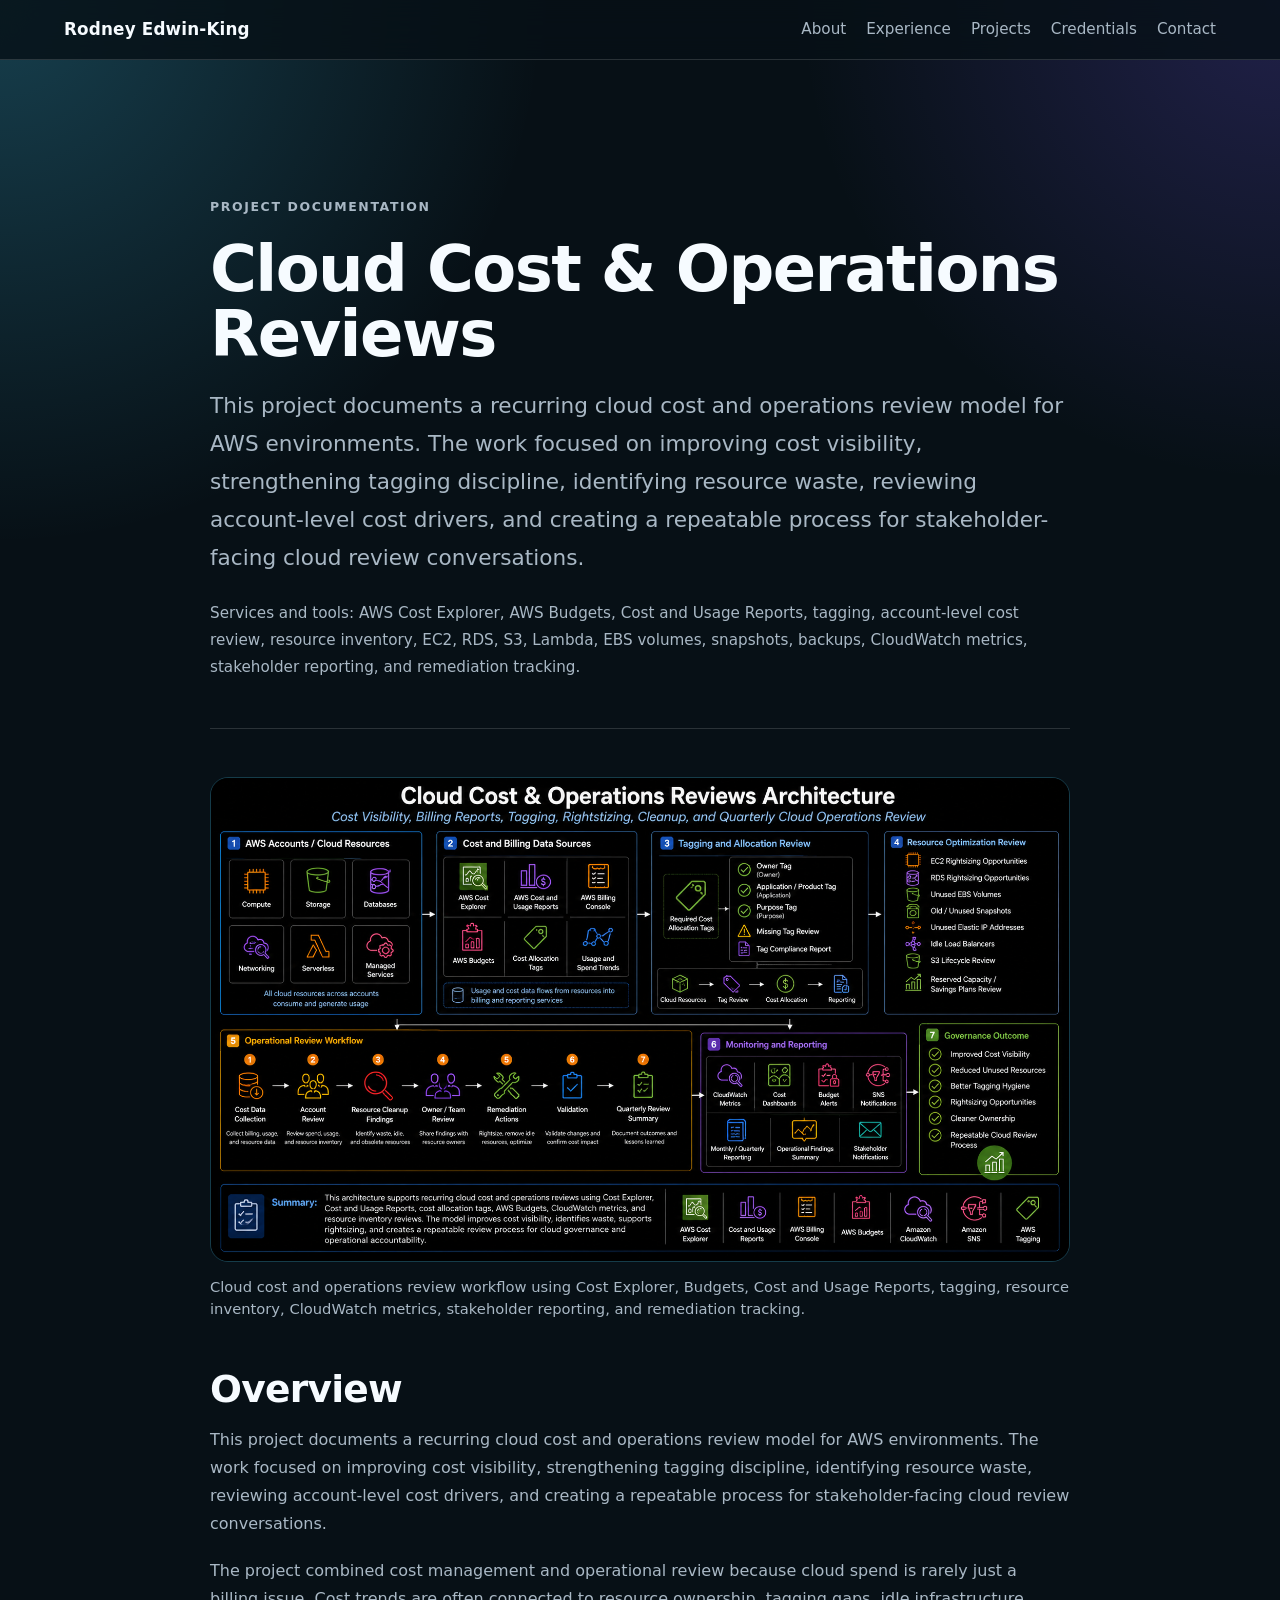
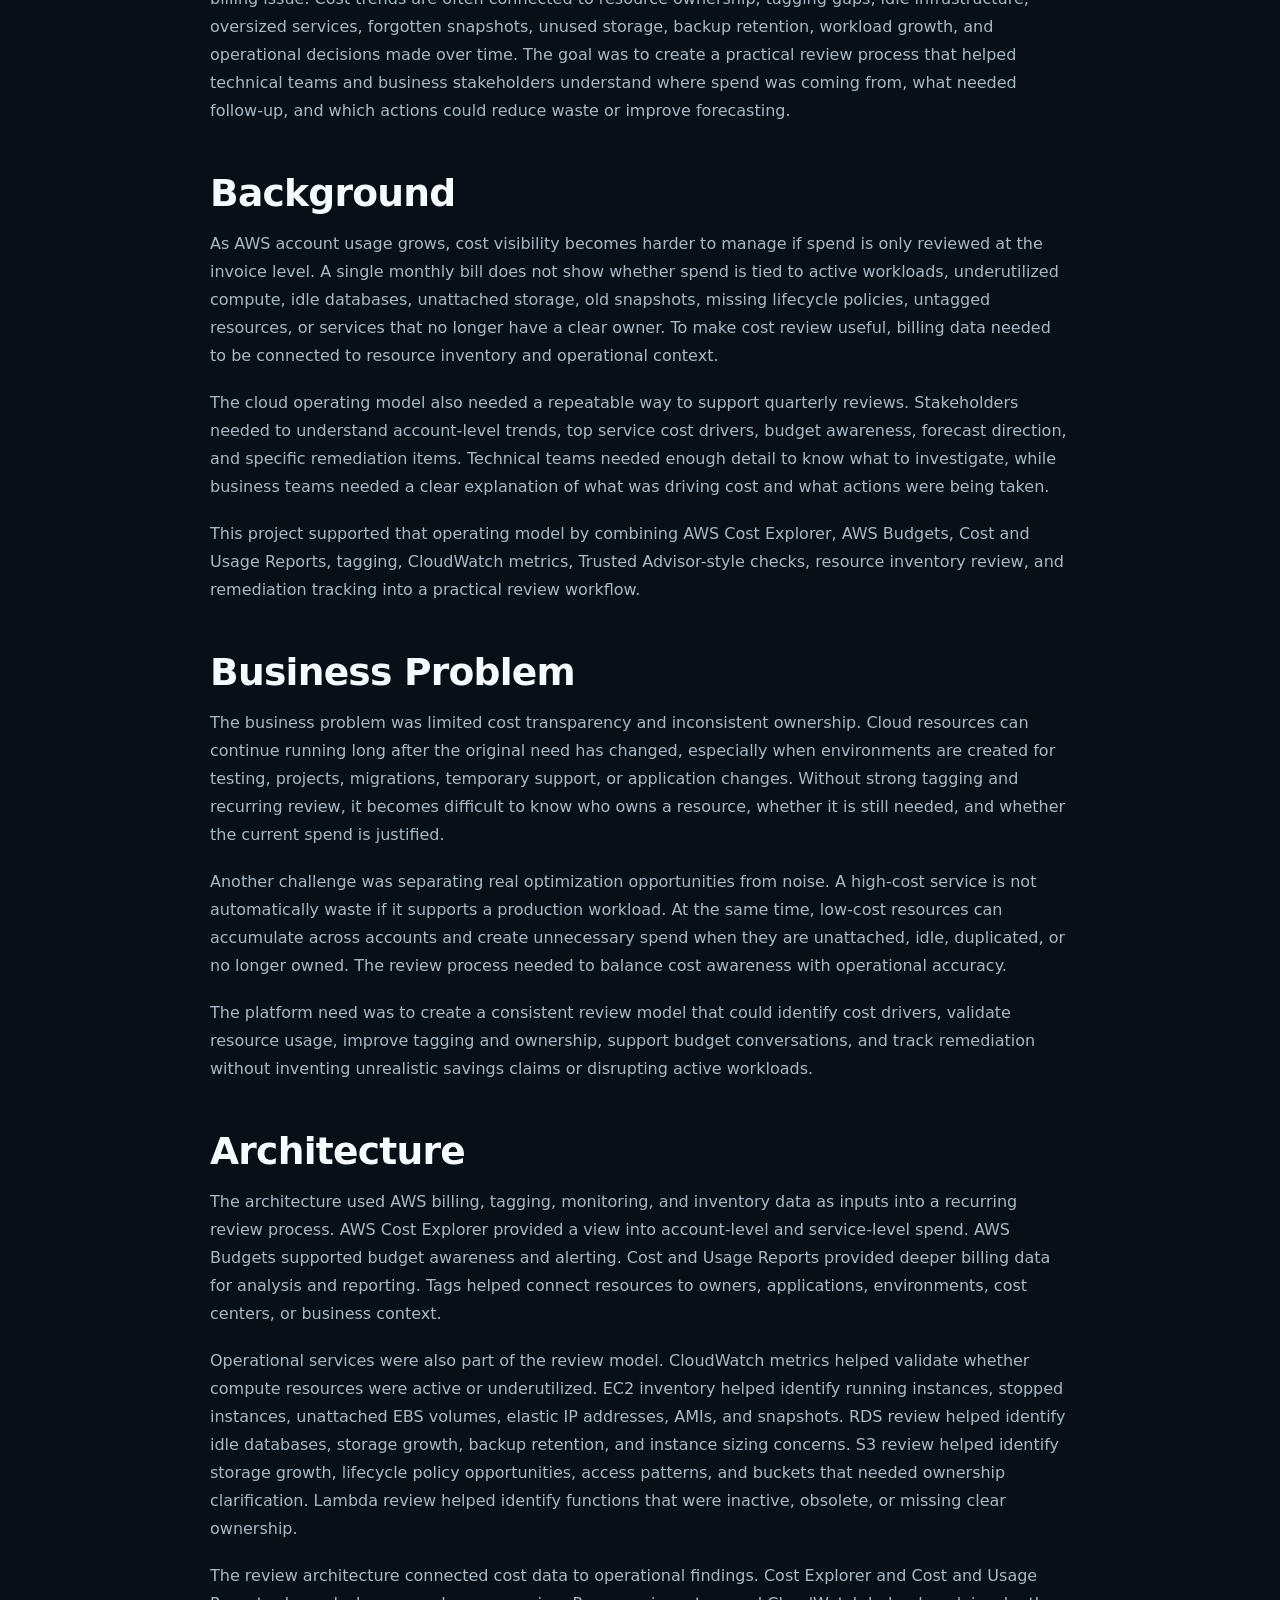
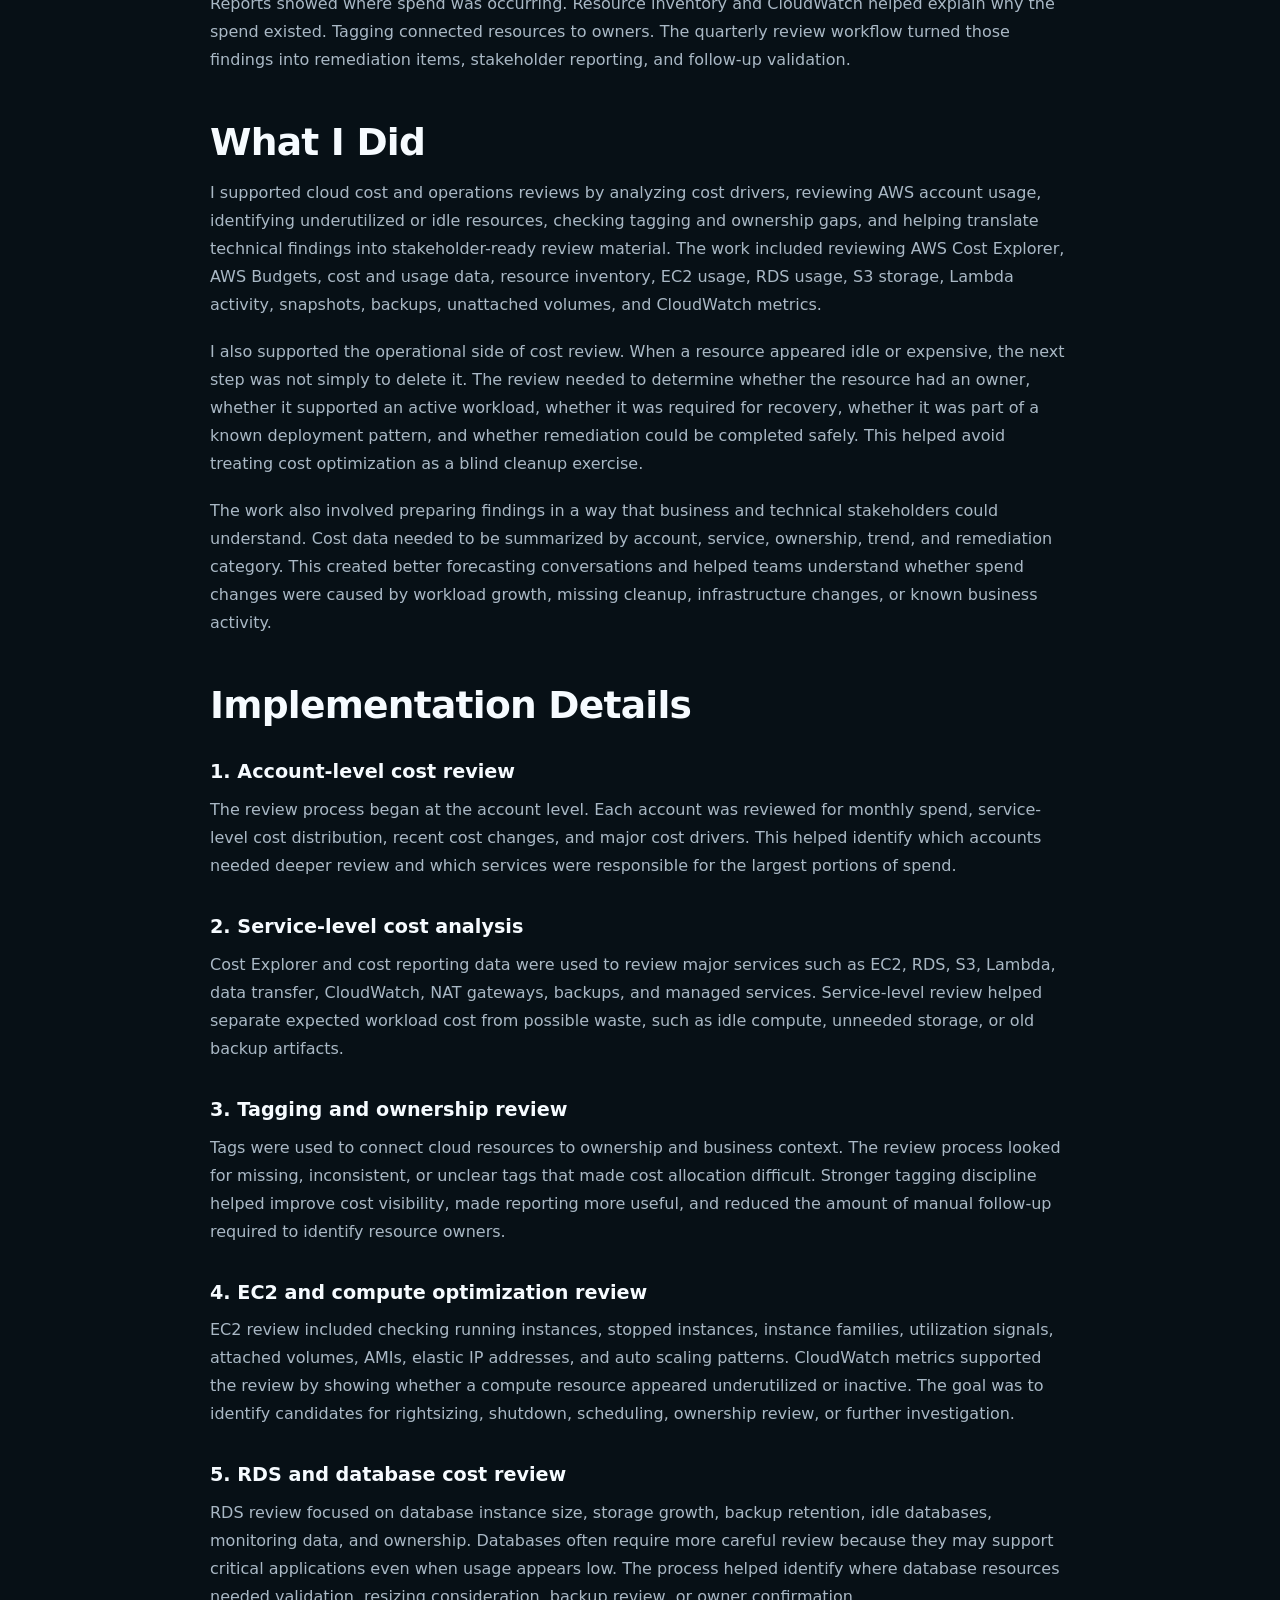
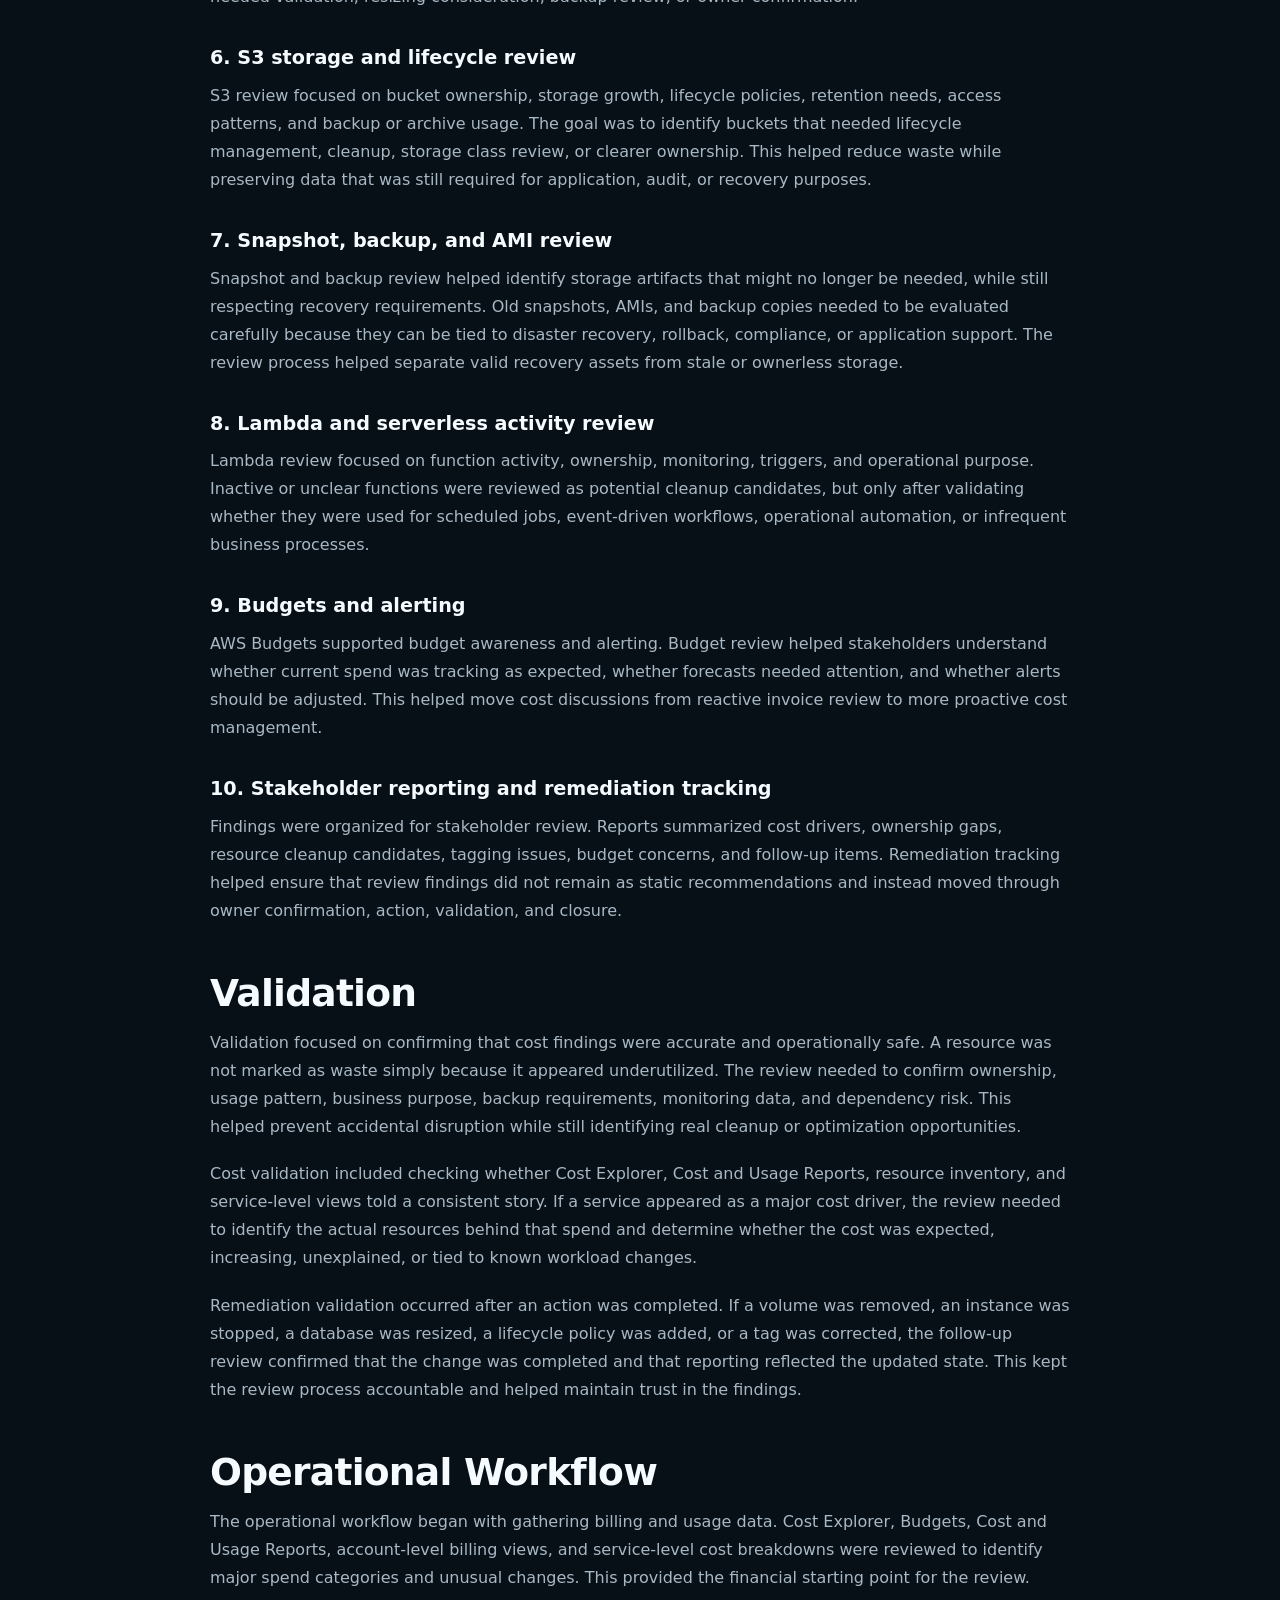
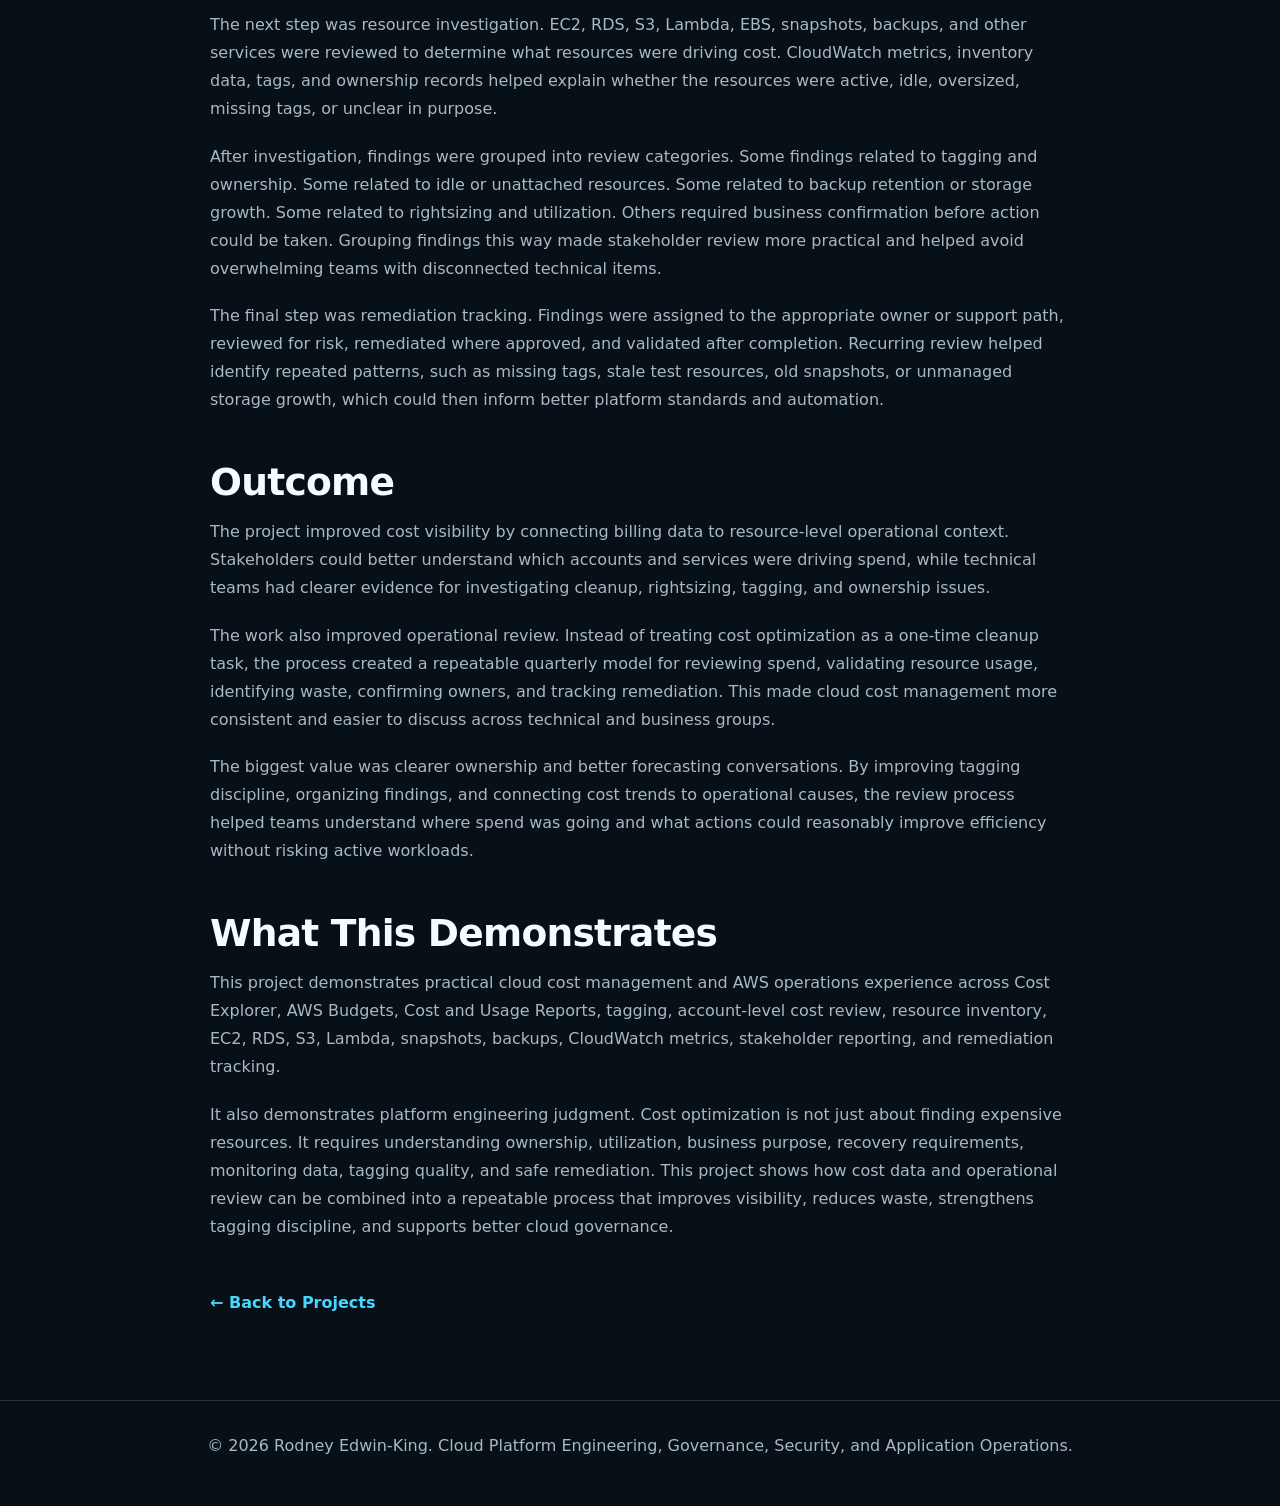
==== commit 7d477882: "Expand project case studies and update project diagrams" ====
--- a/projects/cloud-cost-operations-reviews.html
+++ b/projects/cloud-cost-operations-reviews.html
@@ -21,63 +21,318 @@
     </header>
 
     <main class="blog-page">
-      <article class="blog-post">
-        <p class="eyebrow">Project Documentation</p>
-        <h1>Cloud Cost & Operations Reviews</h1>
-
-        <p class="blog-lead">This case study documents how I supported cloud cost and operations reviews by reviewing spend, ownership, resource usage, tagging, and follow-up items across cloud environments.</p>
-        <p class="blog-meta">Services and tools: AWS Billing, Cost Explorer, tagging, CloudWatch, AWS Config, CloudHealth-style review workflows, reporting.</p>
-
-        <hr>
-
-        <h2>Overview</h2>
-        <p>The project connected technical operations with cost visibility so teams could better understand resource ownership, spend patterns, and optimization opportunities.</p>
-
-        <h2>Problem</h2>
-        <p>Without consistent tagging, ownership, and review workflows, cost questions can become difficult to answer and unused resources can remain active.</p>
-
-        <h2>Review Workflow</h2>
-        <p>The review workflow used billing visibility, account and resource metadata, tagging review, operational reports, and stakeholder follow-up to connect technical operations with cost awareness.</p>
-        <figure class="blog-diagram architecture-image">
-          <a href="../assets/images/cloud-cost-operations-reviews.png" target="_blank" rel="noopener">
-            <img 
-              src="../assets/images/cloud-cost-operations-reviews.png" 
-              alt="Cloud Cost and Operations Reviews architecture diagram" 
-              class="project-diagram" 
-              style="display:block; width:100%; max-width:100%; height:auto; cursor: zoom-in;"
-            >
-          </a>
-          <figcaption>Cloud Cost and Operations Reviews architecture showing cost visibility, billing reports, tagging, rightsizing, cleanup, alerts, and recurring operational review workflow.</figcaption>
-        </figure>
-
-        <h2>What I Did</h2>
-        <p>I reviewed cost and operational data, helped identify ownership gaps, supported reporting, reviewed unused or stale resources, and contributed to quarterly review workflows.</p>
-
-        <h2>Implementation Approach</h2>
-
-        <h3>1. Reviewed the current state</h3>
-        <p>I reviewed the existing process, access model, services, operational gaps, and areas where manual work created risk or inconsistency.</p>
-
-        <h3>2. Mapped the technical workflow</h3>
-        <p>I documented how requests, services, automation, monitoring, and operational follow-up moved through the environment.</p>
-
-        <h3>3. Implemented or supported the changes</h3>
-        <p>I worked with the relevant AWS services, scripts, IAM controls, monitoring tools, and deployment workflows needed to support the project.</p>
-
-        <h3>4. Validated the result</h3>
-        <p>I reviewed service behavior, logs, configuration state, security findings, access behavior, and operational output to confirm the work was successful.</p>
-
-        <h3>5. Documented the outcome</h3>
-        <p>I captured the architecture, implementation flow, operational value, and follow-up considerations so the work could be reviewed and reused.</p>
-
-        <h2>Outcome</h2>
-        <p>The work improved cost awareness, strengthened operational review processes, and helped teams make better decisions around resource usage and ownership.</p>
-
-        <p class="blog-back-link">
-          <a href="../index.html#projects">? Back to Projects</a>
-        </p>
-      </article>
-    </main>
+  <article class="blog-post">
+    <p class="eyebrow">Project Documentation</p>
+
+    <h1>Cloud Cost &amp; Operations Reviews</h1>
+
+    <p class="blog-lead">
+      This project documents a recurring cloud cost and operations review model for AWS environments. The work focused on
+      improving cost visibility, strengthening tagging discipline, identifying resource waste, reviewing account-level cost
+      drivers, and creating a repeatable process for stakeholder-facing cloud review conversations.
+    </p>
+
+    <p class="blog-meta">
+      Services and tools: AWS Cost Explorer, AWS Budgets, Cost and Usage Reports, tagging, account-level cost review,
+      resource inventory, EC2, RDS, S3, Lambda, EBS volumes, snapshots, backups, CloudWatch metrics, stakeholder reporting,
+      and remediation tracking.
+    </p>
+
+    <hr>
+
+    <figure class="blog-diagram architecture-image">
+      <a href="../assets/images/cloud-cost-operations-reviews.png" target="_blank" rel="noopener">
+        <img src="../assets/images/cloud-cost-operations-reviews.png" alt="Cloud Cost & Operations Reviews architecture diagram" class="project-diagram" style="display:block; width:100%; max-width:100%; height:auto; cursor: zoom-in;">
+      </a>
+      <figcaption>
+        Cloud cost and operations review workflow using Cost Explorer, Budgets, Cost and Usage Reports, tagging,
+        resource inventory, CloudWatch metrics, stakeholder reporting, and remediation tracking.
+      </figcaption>
+    </figure>
+
+    <h2>Overview</h2>
+
+    <p>
+      This project documents a recurring cloud cost and operations review model for AWS environments. The work focused on
+      improving cost visibility, strengthening tagging discipline, identifying resource waste, reviewing account-level cost
+      drivers, and creating a repeatable process for stakeholder-facing cloud review conversations.
+    </p>
+
+    <p>
+      The project combined cost management and operational review because cloud spend is rarely just a billing issue.
+      Cost trends are often connected to resource ownership, tagging gaps, idle infrastructure, oversized services,
+      forgotten snapshots, unused storage, backup retention, workload growth, and operational decisions made over time.
+      The goal was to create a practical review process that helped technical teams and business stakeholders understand
+      where spend was coming from, what needed follow-up, and which actions could reduce waste or improve forecasting.
+    </p>
+
+    <h2>Background</h2>
+
+    <p>
+      As AWS account usage grows, cost visibility becomes harder to manage if spend is only reviewed at the invoice level.
+      A single monthly bill does not show whether spend is tied to active workloads, underutilized compute, idle databases,
+      unattached storage, old snapshots, missing lifecycle policies, untagged resources, or services that no longer have a
+      clear owner. To make cost review useful, billing data needed to be connected to resource inventory and operational
+      context.
+    </p>
+
+    <p>
+      The cloud operating model also needed a repeatable way to support quarterly reviews. Stakeholders needed to understand
+      account-level trends, top service cost drivers, budget awareness, forecast direction, and specific remediation items.
+      Technical teams needed enough detail to know what to investigate, while business teams needed a clear explanation of
+      what was driving cost and what actions were being taken.
+    </p>
+
+    <p>
+      This project supported that operating model by combining AWS Cost Explorer, AWS Budgets, Cost and Usage Reports,
+      tagging, CloudWatch metrics, Trusted Advisor-style checks, resource inventory review, and remediation tracking into
+      a practical review workflow.
+    </p>
+
+    <h2>Business Problem</h2>
+
+    <p>
+      The business problem was limited cost transparency and inconsistent ownership. Cloud resources can continue running
+      long after the original need has changed, especially when environments are created for testing, projects, migrations,
+      temporary support, or application changes. Without strong tagging and recurring review, it becomes difficult to know
+      who owns a resource, whether it is still needed, and whether the current spend is justified.
+    </p>
+
+    <p>
+      Another challenge was separating real optimization opportunities from noise. A high-cost service is not automatically
+      waste if it supports a production workload. At the same time, low-cost resources can accumulate across accounts and
+      create unnecessary spend when they are unattached, idle, duplicated, or no longer owned. The review process needed to
+      balance cost awareness with operational accuracy.
+    </p>
+
+    <p>
+      The platform need was to create a consistent review model that could identify cost drivers, validate resource usage,
+      improve tagging and ownership, support budget conversations, and track remediation without inventing unrealistic
+      savings claims or disrupting active workloads.
+    </p>
+
+    <h2>Architecture</h2>
+
+    <p>
+      The architecture used AWS billing, tagging, monitoring, and inventory data as inputs into a recurring review process.
+      AWS Cost Explorer provided a view into account-level and service-level spend. AWS Budgets supported budget awareness
+      and alerting. Cost and Usage Reports provided deeper billing data for analysis and reporting. Tags helped connect
+      resources to owners, applications, environments, cost centers, or business context.
+    </p>
+
+    
+
+    <p>
+      Operational services were also part of the review model. CloudWatch metrics helped validate whether compute resources
+      were active or underutilized. EC2 inventory helped identify running instances, stopped instances, unattached EBS
+      volumes, elastic IP addresses, AMIs, and snapshots. RDS review helped identify idle databases, storage growth, backup
+      retention, and instance sizing concerns. S3 review helped identify storage growth, lifecycle policy opportunities,
+      access patterns, and buckets that needed ownership clarification. Lambda review helped identify functions that were
+      inactive, obsolete, or missing clear ownership.
+    </p>
+
+    <p>
+      The review architecture connected cost data to operational findings. Cost Explorer and Cost and Usage Reports showed
+      where spend was occurring. Resource inventory and CloudWatch helped explain why the spend existed. Tagging connected
+      resources to owners. The quarterly review workflow turned those findings into remediation items, stakeholder reporting,
+      and follow-up validation.
+    </p>
+
+    <h2>What I Did</h2>
+
+    <p>
+      I supported cloud cost and operations reviews by analyzing cost drivers, reviewing AWS account usage, identifying
+      underutilized or idle resources, checking tagging and ownership gaps, and helping translate technical findings into
+      stakeholder-ready review material. The work included reviewing AWS Cost Explorer, AWS Budgets, cost and usage data,
+      resource inventory, EC2 usage, RDS usage, S3 storage, Lambda activity, snapshots, backups, unattached volumes, and
+      CloudWatch metrics.
+    </p>
+
+    <p>
+      I also supported the operational side of cost review. When a resource appeared idle or expensive, the next step was
+      not simply to delete it. The review needed to determine whether the resource had an owner, whether it supported an
+      active workload, whether it was required for recovery, whether it was part of a known deployment pattern, and whether
+      remediation could be completed safely. This helped avoid treating cost optimization as a blind cleanup exercise.
+    </p>
+
+    <p>
+      The work also involved preparing findings in a way that business and technical stakeholders could understand. Cost
+      data needed to be summarized by account, service, ownership, trend, and remediation category. This created better
+      forecasting conversations and helped teams understand whether spend changes were caused by workload growth, missing
+      cleanup, infrastructure changes, or known business activity.
+    </p>
+
+    <h2>Implementation Details</h2>
+
+    <h3>1. Account-level cost review</h3>
+    <p>
+      The review process began at the account level. Each account was reviewed for monthly spend, service-level cost
+      distribution, recent cost changes, and major cost drivers. This helped identify which accounts needed deeper review
+      and which services were responsible for the largest portions of spend.
+    </p>
+
+    <h3>2. Service-level cost analysis</h3>
+    <p>
+      Cost Explorer and cost reporting data were used to review major services such as EC2, RDS, S3, Lambda, data transfer,
+      CloudWatch, NAT gateways, backups, and managed services. Service-level review helped separate expected workload cost
+      from possible waste, such as idle compute, unneeded storage, or old backup artifacts.
+    </p>
+
+    <h3>3. Tagging and ownership review</h3>
+    <p>
+      Tags were used to connect cloud resources to ownership and business context. The review process looked for missing,
+      inconsistent, or unclear tags that made cost allocation difficult. Stronger tagging discipline helped improve cost
+      visibility, made reporting more useful, and reduced the amount of manual follow-up required to identify resource
+      owners.
+    </p>
+
+    <h3>4. EC2 and compute optimization review</h3>
+    <p>
+      EC2 review included checking running instances, stopped instances, instance families, utilization signals, attached
+      volumes, AMIs, elastic IP addresses, and auto scaling patterns. CloudWatch metrics supported the review by showing
+      whether a compute resource appeared underutilized or inactive. The goal was to identify candidates for rightsizing,
+      shutdown, scheduling, ownership review, or further investigation.
+    </p>
+
+    <h3>5. RDS and database cost review</h3>
+    <p>
+      RDS review focused on database instance size, storage growth, backup retention, idle databases, monitoring data, and
+      ownership. Databases often require more careful review because they may support critical applications even when usage
+      appears low. The process helped identify where database resources needed validation, resizing consideration, backup
+      review, or owner confirmation.
+    </p>
+
+    <h3>6. S3 storage and lifecycle review</h3>
+    <p>
+      S3 review focused on bucket ownership, storage growth, lifecycle policies, retention needs, access patterns, and
+      backup or archive usage. The goal was to identify buckets that needed lifecycle management, cleanup, storage class
+      review, or clearer ownership. This helped reduce waste while preserving data that was still required for application,
+      audit, or recovery purposes.
+    </p>
+
+    <h3>7. Snapshot, backup, and AMI review</h3>
+    <p>
+      Snapshot and backup review helped identify storage artifacts that might no longer be needed, while still respecting
+      recovery requirements. Old snapshots, AMIs, and backup copies needed to be evaluated carefully because they can be
+      tied to disaster recovery, rollback, compliance, or application support. The review process helped separate valid
+      recovery assets from stale or ownerless storage.
+    </p>
+
+    <h3>8. Lambda and serverless activity review</h3>
+    <p>
+      Lambda review focused on function activity, ownership, monitoring, triggers, and operational purpose. Inactive or
+      unclear functions were reviewed as potential cleanup candidates, but only after validating whether they were used for
+      scheduled jobs, event-driven workflows, operational automation, or infrequent business processes.
+    </p>
+
+    <h3>9. Budgets and alerting</h3>
+    <p>
+      AWS Budgets supported budget awareness and alerting. Budget review helped stakeholders understand whether current
+      spend was tracking as expected, whether forecasts needed attention, and whether alerts should be adjusted. This
+      helped move cost discussions from reactive invoice review to more proactive cost management.
+    </p>
+
+    <h3>10. Stakeholder reporting and remediation tracking</h3>
+    <p>
+      Findings were organized for stakeholder review. Reports summarized cost drivers, ownership gaps, resource cleanup
+      candidates, tagging issues, budget concerns, and follow-up items. Remediation tracking helped ensure that review
+      findings did not remain as static recommendations and instead moved through owner confirmation, action, validation,
+      and closure.
+    </p>
+
+    <h2>Validation</h2>
+
+    <p>
+      Validation focused on confirming that cost findings were accurate and operationally safe. A resource was not marked
+      as waste simply because it appeared underutilized. The review needed to confirm ownership, usage pattern, business
+      purpose, backup requirements, monitoring data, and dependency risk. This helped prevent accidental disruption while
+      still identifying real cleanup or optimization opportunities.
+    </p>
+
+    <p>
+      Cost validation included checking whether Cost Explorer, Cost and Usage Reports, resource inventory, and service-level
+      views told a consistent story. If a service appeared as a major cost driver, the review needed to identify the actual
+      resources behind that spend and determine whether the cost was expected, increasing, unexplained, or tied to known
+      workload changes.
+    </p>
+
+    <p>
+      Remediation validation occurred after an action was completed. If a volume was removed, an instance was stopped, a
+      database was resized, a lifecycle policy was added, or a tag was corrected, the follow-up review confirmed that the
+      change was completed and that reporting reflected the updated state. This kept the review process accountable and
+      helped maintain trust in the findings.
+    </p>
+
+    <h2>Operational Workflow</h2>
+
+    <p>
+      The operational workflow began with gathering billing and usage data. Cost Explorer, Budgets, Cost and Usage Reports,
+      account-level billing views, and service-level cost breakdowns were reviewed to identify major spend categories and
+      unusual changes. This provided the financial starting point for the review.
+    </p>
+
+    <p>
+      The next step was resource investigation. EC2, RDS, S3, Lambda, EBS, snapshots, backups, and other services were
+      reviewed to determine what resources were driving cost. CloudWatch metrics, inventory data, tags, and ownership
+      records helped explain whether the resources were active, idle, oversized, missing tags, or unclear in purpose.
+    </p>
+
+    <p>
+      After investigation, findings were grouped into review categories. Some findings related to tagging and ownership.
+      Some related to idle or unattached resources. Some related to backup retention or storage growth. Some related to
+      rightsizing and utilization. Others required business confirmation before action could be taken. Grouping findings
+      this way made stakeholder review more practical and helped avoid overwhelming teams with disconnected technical items.
+    </p>
+
+    <p>
+      The final step was remediation tracking. Findings were assigned to the appropriate owner or support path, reviewed
+      for risk, remediated where approved, and validated after completion. Recurring review helped identify repeated patterns,
+      such as missing tags, stale test resources, old snapshots, or unmanaged storage growth, which could then inform better
+      platform standards and automation.
+    </p>
+
+    <h2>Outcome</h2>
+
+    <p>
+      The project improved cost visibility by connecting billing data to resource-level operational context. Stakeholders
+      could better understand which accounts and services were driving spend, while technical teams had clearer evidence for
+      investigating cleanup, rightsizing, tagging, and ownership issues.
+    </p>
+
+    <p>
+      The work also improved operational review. Instead of treating cost optimization as a one-time cleanup task, the
+      process created a repeatable quarterly model for reviewing spend, validating resource usage, identifying waste,
+      confirming owners, and tracking remediation. This made cloud cost management more consistent and easier to discuss
+      across technical and business groups.
+    </p>
+
+    <p>
+      The biggest value was clearer ownership and better forecasting conversations. By improving tagging discipline,
+      organizing findings, and connecting cost trends to operational causes, the review process helped teams understand
+      where spend was going and what actions could reasonably improve efficiency without risking active workloads.
+    </p>
+
+    <h2>What This Demonstrates</h2>
+
+    <p>
+      This project demonstrates practical cloud cost management and AWS operations experience across Cost Explorer, AWS
+      Budgets, Cost and Usage Reports, tagging, account-level cost review, resource inventory, EC2, RDS, S3, Lambda,
+      snapshots, backups, CloudWatch metrics, stakeholder reporting, and remediation tracking.
+    </p>
+
+    <p>
+      It also demonstrates platform engineering judgment. Cost optimization is not just about finding expensive resources.
+      It requires understanding ownership, utilization, business purpose, recovery requirements, monitoring data, tagging
+      quality, and safe remediation. This project shows how cost data and operational review can be combined into a
+      repeatable process that improves visibility, reduces waste, strengthens tagging discipline, and supports better cloud
+      governance.
+    </p>
+
+    <p class="blog-back-link">
+      <a href="../index.html#projects">&larr; Back to Projects</a>
+    </p>
+  </article>
+</main>
 
     <footer class="site-footer">
       <p>&copy; <span id="year"></span> Rodney Edwin-King. Cloud Platform Engineering, Governance, Security, and Application Operations.</p>
@@ -90,3 +345,6 @@
 
 
 
+
+
+
--- a/styles.css
+++ b/styles.css
@@ -1,4 +1,4 @@
-﻿:root {
+:root {
   color-scheme: dark;
   --bg: #071016;
   --bg-soft: #0d1b24;
@@ -912,7 +912,7 @@
 }
 
 .metric:nth-child(1)::after {
-  content: "☁";
+  content: "?";
 }
 
 .metric:nth-child(2)::after {
@@ -920,7 +920,7 @@
 }
 
 .metric:nth-child(3)::after {
-  content: "◎";
+  content: "?";
 }
 
 .metric strong {
@@ -1833,3 +1833,446 @@
   max-width: 100% !important;
   height: auto !important;
 }
+
+/* Horizontal architecture pattern cards */
+.pattern-accordion {
+  display: grid;
+  gap: 18px;
+}
+
+.pattern-row {
+  border: 1px solid rgba(56, 189, 248, 0.35);
+  border-radius: 22px;
+  background: linear-gradient(135deg, rgba(15, 23, 42, 0.95), rgba(8, 47, 73, 0.45));
+  box-shadow: 0 18px 45px rgba(0, 0, 0, 0.28);
+  overflow: hidden;
+}
+
+.pattern-row summary {
+  list-style: none;
+  cursor: pointer;
+  padding: 24px 28px;
+  display: flex;
+  align-items: center;
+  justify-content: space-between;
+  gap: 24px;
+  font-size: 1.25rem;
+  font-weight: 800;
+  color: #f8fafc;
+}
+
+.pattern-row summary::-webkit-details-marker {
+  display: none;
+}
+
+.pattern-plus {
+  width: 38px;
+  height: 38px;
+  border-radius: 999px;
+  border: 1px solid rgba(56, 189, 248, 0.55);
+  color: #38bdf8;
+  display: inline-flex;
+  align-items: center;
+  justify-content: center;
+  font-size: 1.5rem;
+  flex: 0 0 auto;
+}
+
+.pattern-row[open] .pattern-plus {
+  transform: rotate(45deg);
+  background: rgba(56, 189, 248, 0.12);
+}
+
+.pattern-content {
+  padding: 0 28px 26px;
+}
+
+.pattern-content p {
+  margin: 0 0 18px;
+  color: #cbd5e1;
+  line-height: 1.75;
+  max-width: 1100px;
+}
+
+.pattern-content .tag-list {
+  margin-top: 12px;
+}
+
+/* Final horizontal accordion card styling */
+.pattern-accordion {
+  display: grid !important;
+  gap: 18px !important;
+  margin-top: 28px;
+}
+
+.pattern-row {
+  display: block !important;
+  border: 1px solid rgba(56, 189, 248, 0.45) !important;
+  border-radius: 20px !important;
+  background: linear-gradient(135deg, rgba(15, 23, 42, 0.98), rgba(12, 74, 110, 0.42)) !important;
+  box-shadow: 0 18px 45px rgba(0, 0, 0, 0.35) !important;
+  overflow: hidden !important;
+  padding: 0 !important;
+}
+
+.pattern-row summary {
+  list-style: none !important;
+  cursor: pointer !important;
+  padding: 22px 26px !important;
+  display: flex !important;
+  align-items: center !important;
+  justify-content: space-between !important;
+  gap: 24px !important;
+  font-size: 1.2rem !important;
+  font-weight: 800 !important;
+  color: #f8fafc !important;
+}
+
+.pattern-row summary::-webkit-details-marker {
+  display: none !important;
+}
+
+.pattern-row summary::marker {
+  content: "" !important;
+}
+
+.pattern-plus {
+  width: 42px !important;
+  height: 42px !important;
+  min-width: 42px !important;
+  border-radius: 999px !important;
+  border: 1px solid rgba(56, 189, 248, 0.65) !important;
+  background: rgba(8, 47, 73, 0.65) !important;
+  color: #38bdf8 !important;
+  display: inline-flex !important;
+  align-items: center !important;
+  justify-content: center !important;
+  font-size: 1.7rem !important;
+  font-weight: 900 !important;
+  line-height: 1 !important;
+}
+
+.pattern-row[open] .pattern-plus {
+  transform: rotate(45deg) !important;
+  background: rgba(56, 189, 248, 0.18) !important;
+}
+
+.pattern-content {
+  padding: 0 26px 24px !important;
+  border-top: 1px solid rgba(148, 163, 184, 0.18) !important;
+}
+
+.pattern-content p {
+  margin: 18px 0 !important;
+  color: #cbd5e1 !important;
+  line-height: 1.75 !important;
+  font-size: 1rem !important;
+  max-width: 1100px !important;
+}
+
+/* Clean horizontal pattern cards */
+.pattern-card-list {
+  display: grid;
+  gap: 18px;
+  margin-top: 30px;
+}
+
+.pattern-card {
+  border: 1px solid rgba(56, 189, 248, 0.45);
+  border-radius: 22px;
+  background: linear-gradient(135deg, rgba(15, 23, 42, 0.96), rgba(8, 47, 73, 0.5));
+  box-shadow: 0 18px 45px rgba(0, 0, 0, 0.35);
+  padding: 0;
+  overflow: hidden;
+}
+
+.pattern-card summary {
+  list-style: none;
+  cursor: pointer;
+  padding: 24px 28px;
+  display: flex;
+  justify-content: space-between;
+  align-items: center;
+  gap: 24px;
+  font-size: 1.25rem;
+  font-weight: 800;
+  color: #f8fafc;
+}
+
+.pattern-card summary::-webkit-details-marker {
+  display: none;
+}
+
+.pattern-card summary::marker {
+  content: "";
+}
+
+.plus-icon {
+  width: 42px;
+  height: 42px;
+  border-radius: 999px;
+  border: 1px solid rgba(56, 189, 248, 0.7);
+  color: #38bdf8;
+  background: rgba(8, 47, 73, 0.65);
+  display: inline-flex;
+  align-items: center;
+  justify-content: center;
+  font-size: 1.7rem;
+  font-weight: 900;
+  flex-shrink: 0;
+}
+
+.pattern-card[open] .plus-icon {
+  transform: rotate(45deg);
+}
+
+.pattern-card p {
+  margin: 0;
+  padding: 0 28px 20px;
+  color: #cbd5e1;
+  line-height: 1.75;
+  max-width: 1100px;
+}
+
+.pattern-card .tag-list {
+  padding: 0 28px 26px;
+}
+
+/* Align project card buttons */
+.case-study {
+  display: flex;
+  flex-direction: column;
+  min-height: 300px;
+}
+
+.case-study summary {
+  display: flex;
+  flex-direction: column;
+  height: 100%;
+}
+
+.case-study .project-doc-link {
+  margin-top: auto;
+  align-self: flex-end;
+}
+
+/* Align project card content and buttons */
+.case-study summary {
+  min-height: 260px;
+  display: flex;
+  flex-direction: column;
+}
+
+.case-study summary strong {
+  display: block;
+  min-height: 92px;
+}
+
+.case-study summary p {
+  min-height: 92px;
+}
+
+.case-study .project-doc-link {
+  margin-top: auto;
+  align-self: flex-start;
+}
+
+/* Project card diagram thumbnails */
+.case-study summary {
+  position: relative;
+  overflow: hidden;
+}
+
+.project-thumb {
+  position: absolute;
+  right: 28px;
+  bottom: 28px;
+  width: 190px;
+  max-width: 34%;
+  border-radius: 14px;
+  border: 1px solid rgba(56, 189, 248, 0.45);
+  opacity: 0.9;
+  transition: transform 0.2s ease, opacity 0.2s ease;
+}
+
+.project-thumb:hover {
+  transform: scale(1.04);
+  opacity: 1;
+}
+
+.case-study .project-doc-link {
+  max-width: fit-content;
+  z-index: 2;
+}
+
+@media (max-width: 900px) {
+  .project-thumb {
+    position: static;
+    width: 100%;
+    max-width: 100%;
+    margin-top: 18px;
+  }
+}
+
+/* Visible project card thumbnails */
+.case-study summary {
+  position: relative;
+  min-height: 190px;
+  padding-right: 250px;
+}
+
+.project-thumb-link {
+  position: absolute;
+  right: 24px;
+  top: 24px;
+  display: block;
+  z-index: 5;
+}
+
+.project-thumb {
+  display: block !important;
+  width: 210px !important;
+  height: 118px !important;
+  object-fit: cover;
+  border-radius: 14px;
+  border: 1px solid rgba(56, 189, 248, 0.45);
+  box-shadow: 0 14px 30px rgba(0, 0, 0, 0.35);
+}
+
+.project-thumb:hover {
+  transform: scale(1.04);
+}
+
+@media (max-width: 900px) {
+  .case-study summary {
+    padding-right: 24px;
+  }
+
+  .project-thumb-link {
+    position: static;
+    margin-top: 16px;
+  }
+
+  .project-thumb {
+    width: 100% !important;
+    height: auto !important;
+  }
+}
+
+/* Reset project cards after removing thumbnails */
+.case-study summary {
+  padding-right: 28px !important;
+  min-height: 260px !important;
+}
+
+.case-study summary strong {
+  max-width: 100% !important;
+  min-height: 92px !important;
+}
+
+.case-study summary em {
+  max-width: 100% !important;
+  display: block !important;
+}
+
+.project-thumb,
+.project-thumb-link {
+  display: none !important;
+}
+
+/* Diagram button on project cards */
+.case-study .diagram-link {
+  margin-left: 12px;
+  border-color: rgba(148, 163, 184, 0.45);
+  color: #cbd5e1;
+}
+
+/* Visible diagram button on project cards */
+.diagram-card-link {
+  margin-top: 14px !important;
+  width: fit-content !important;
+  font-size: 0.78rem !important;
+  padding: 10px 18px !important;
+  border-color: rgba(148, 163, 184, 0.45) !important;
+  color: #cbd5e1 !important;
+}
+
+/* Force visible diagram links on project cards */
+.case-study summary .visible-diagram-link {
+  display: inline-flex !important;
+  visibility: visible !important;
+  opacity: 1 !important;
+  width: fit-content !important;
+  margin-top: 12px !important;
+  padding: 10px 18px !important;
+  font-size: 0.78rem !important;
+  border-color: rgba(148, 163, 184, 0.45) !important;
+  color: #cbd5e1 !important;
+  z-index: 50 !important;
+  position: relative !important;
+}
+
+/* Clickable architecture diagram preview inside project cards */
+.case-study summary {
+  position: relative !important;
+}
+
+.case-study summary .architecture-preview-link {
+  position: absolute !important;
+  right: 28px !important;
+  bottom: 28px !important;
+  display: block !important;
+  width: 175px !important;
+  height: 98px !important;
+  z-index: 1000 !important;
+  pointer-events: auto !important;
+}
+
+.case-study summary .architecture-card-preview {
+  display: block !important;
+  width: 175px !important;
+  height: 98px !important;
+  object-fit: cover !important;
+  border-radius: 14px !important;
+  border: 1px solid rgba(56, 189, 248, 0.55) !important;
+  box-shadow: 0 14px 32px rgba(0, 0, 0, 0.45) !important;
+  opacity: 0.95 !important;
+}
+
+.case-study summary .architecture-card-preview:hover {
+  transform: scale(1.04) !important;
+  opacity: 1 !important;
+}
+
+/* Final architecture preview position */
+.case-study summary {
+  position: relative !important;
+  overflow: hidden !important;
+}
+
+.case-study summary .architecture-preview-link {
+  position: absolute !important;
+  right: 28px !important;
+  bottom: 28px !important;
+  width: 135px !important;
+  height: 76px !important;
+  display: block !important;
+  z-index: 20 !important;
+}
+
+.case-study summary .architecture-card-preview {
+  width: 135px !important;
+  height: 76px !important;
+  max-width: 135px !important;
+  max-height: 76px !important;
+  object-fit: cover !important;
+  display: block !important;
+  border-radius: 12px !important;
+  border: 1px solid rgba(56, 189, 248, 0.55) !important;
+  box-shadow: 0 12px 28px rgba(0, 0, 0, 0.45) !important;
+}
+
+.case-study summary .architecture-card-preview:hover {
+  transform: scale(1.04) !important;
+}
+
